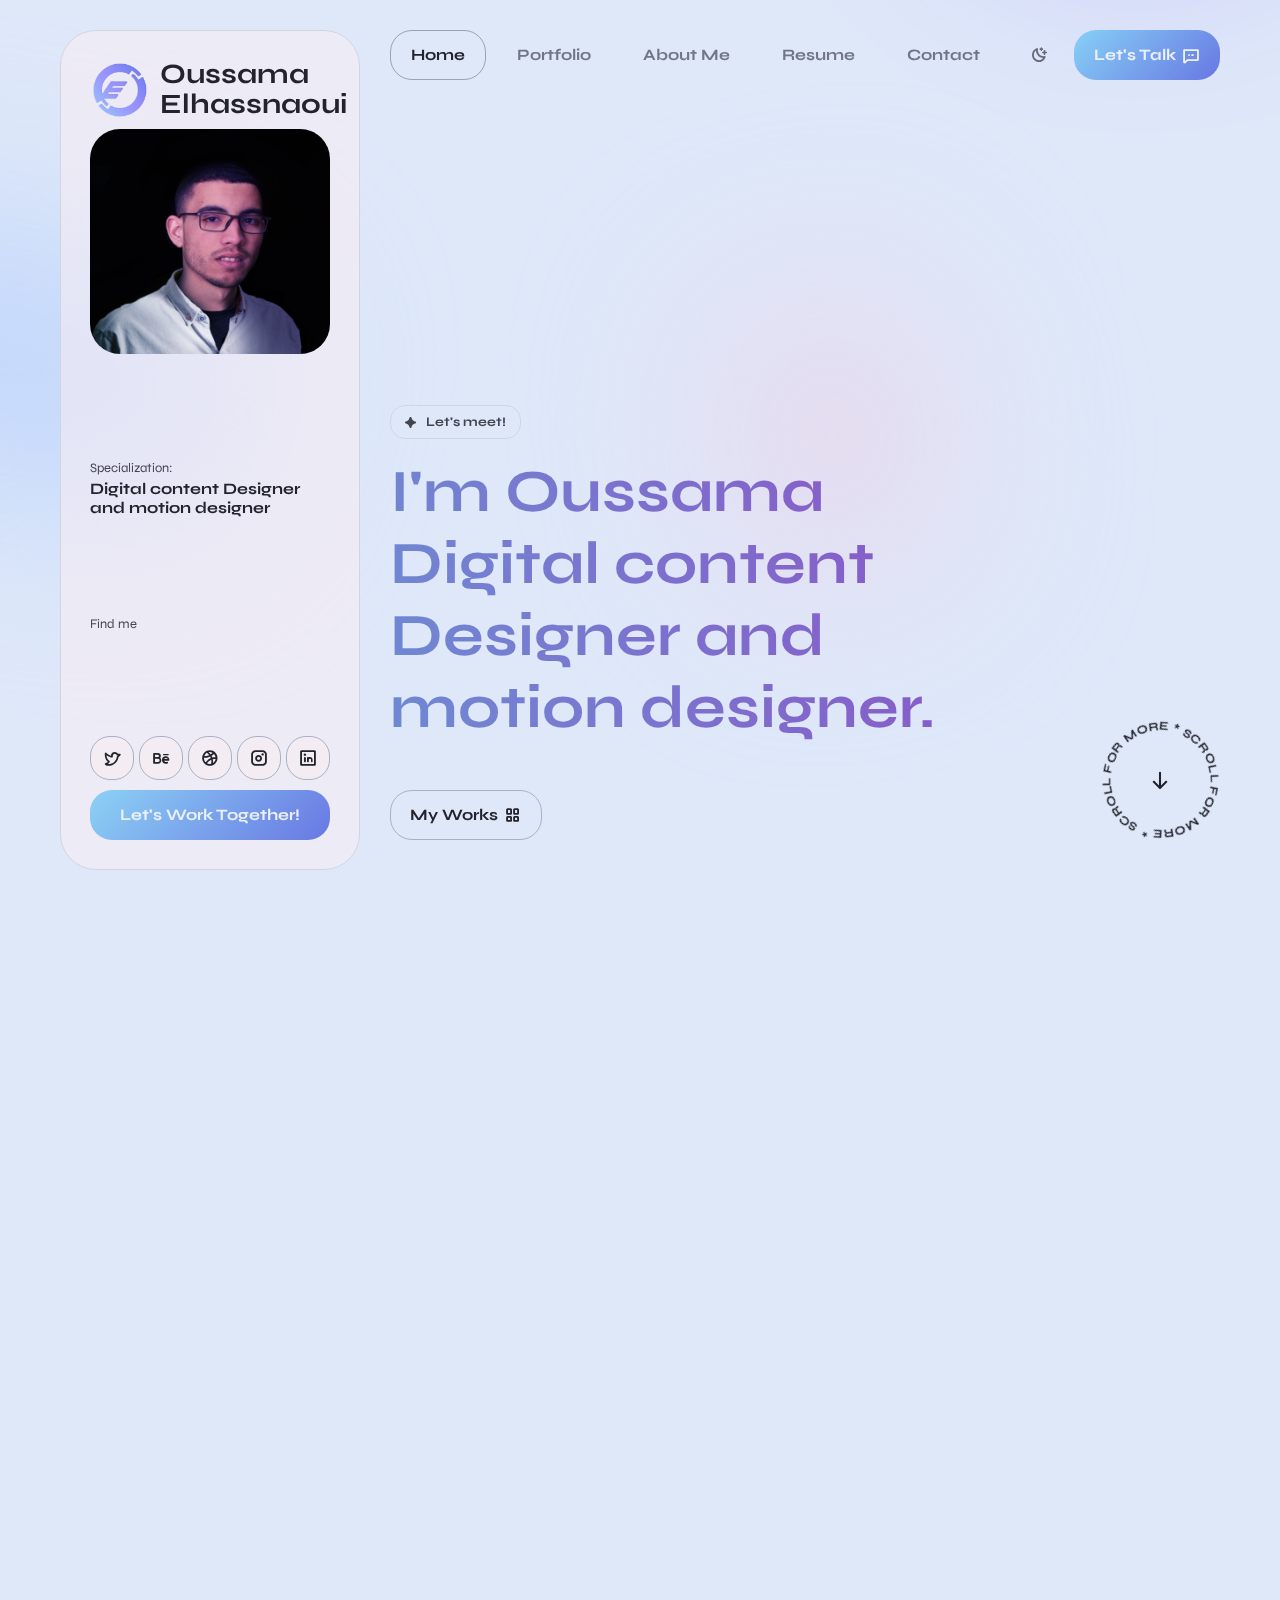
==== index.html @ cb6da1bc "Update index.html" ====
<!DOCTYPE html>
<html lang="en" dir="ltr">

  <head>
    <meta charset="UTF-8">

    <!-- Page Title -->
    <title>Oussama_ Elhassnaoui -Digital content Designer
      and motion designer</title></title>

    <!-- Meta Tags -->
    <meta name="description" content="Show yourself brightly with Braxton - unique and creative portfolio and resume template!">
    <meta name="description" content="Embark on a visual journey with our Video Editing and Motion Design Portfolio—a testament
       to creativity and skill. Immerse yourself in the world of cinematic storytelling, dynamic motion 
       graphics, and cutting-edge design. Our portfolio showcases proficiency in video production, motion
       graphics, and the art of visual storytelling. From editing to special effects, we bring a wealth
       of expertise to elevate your projects. Contact us today to infuse innovation and creativity into
       your visual endeavors">
    <meta name="keywords" content="Video Editing, Motion Design, Graphic Design, Multimedia Artist, Animation Portfolio,
       Visual Effects, Motion Graphics, Film Editing, Creative Designer, Digital Media Artist, Video 
       Production, 3D Animation, Cinematic Design, Adobe Creative Suite, Digital Storytelling, After Effects,
        Film Director, Typography, Branding Design, User Interface (UI), User Experience (UX), Illustration, 
        Storyboarding, Color Grading, Creative Direction, Brand Identity, Logo Design, Concept Art, 
        Interactive Design, Video Portfolio, Visual Storytelling, Multimedia Production, Editing Software, 
        Video Marketing, Cinematography, Animation Techniques, Motion Design Studio, Special Effects, 2D Animation, 
        Digital Illustration, Film Production, Art Direction, Digital Artistry, Video Rendering, Creative Solutions, 
        Conceptual Design, Dynamic Graphics, Interactive Media, Film and Video Editor, Creative Multimedia.">
    <meta itemprop="description" content="Embark on a visual journey with our Video Editing and Motion Design Portfolio—a testament
      to creativity and skill. Immerse yourself in the world of cinematic storytelling, dynamic motion 
      graphics, and cutting-edge design. Our portfolio showcases proficiency in video production, motion
      graphics, and the art of visual storytelling. From editing to special effects, we bring a wealth
      of expertise to elevate your projects. Contact us today to infuse innovation and creativity into
      your visual endeavors">
    <meta name="twitter:description" content="Embark on a visual journey with our Video Editing and Motion Design Portfolio—a testament
      to creativity and skill. Immerse yourself in the world of cinematic storytelling, dynamic motion 
      graphics, and cutting-edge design. Our portfolio showcases proficiency in video production, motion
      graphics, and the art of visual storytelling. From editing to special effects, we bring a wealth
      of expertise to elevate your projects. Contact us today to infuse innovation and creativity into
      your visual endeavors">
    <meta name="keywords" content="mix_design, resume, portfolio, personal page, cv, template, one page, responsive, html5, css3, creative, clean">
    <meta name="author" content="mix_design">

    <!-- Viewport Meta-->
    <meta http-equiv="X-UA-Compatible" content="IE=edge">
    <meta name="viewport" content="width=device-width, initial-scale=1, maximum-scale=1">

    <!-- Template Favicon & Icons Start -->
    <link rel="shortcut icon" href="img\favicon\favicon.png" type="image/png">
    <link rel="apple-touch-icon" href="img\favicon\favicon.png">
    <!-- Template Favicon & Icons End -->

    <!-- Facebook Metadata Start -->
    <meta property="og:image:height" content="1200">
    <meta property="og:image:width" content="1200">
    <meta property="og:title" content="oussamaelhassnaoui Portfolio & Resume">
    <meta property="og:description" content="oussamaelhassnaoui, motiondesign, video, editing, design">
    <meta property="og:url" content="https://oussamaelhassnaoui.github.io/motion-design-portfolio/">
    <meta property="og:image" content="img/favicon/favicon.png">
    <!-- Facebook Metadata End -->

    <!-- Template Styles Start -->
    <link rel="stylesheet" href="css/loaders/loader.css">
    <link rel="stylesheet" type="text/css" href="css/plugins.css">
    <link rel="stylesheet" type="text/css" href="css/main.css">
    <!-- Template Styles End -->

    <!-- Custom Browser Color Start -->
    <meta name="theme-color" media="(prefers-color-scheme: light)" content="#dcdce7">
    <meta name="theme-color" media="(prefers-color-scheme: dark)" content="#111111">
    <meta name="msapplication-navbutton-color" content="#111111">
    <meta name="apple-mobile-web-app-capable" content="yes">
    <meta name="apple-mobile-web-app-status-bar-style" content="black-translucent">
    <!-- Custom Browser Color End -->
    
    <script type="text/javascript">
      (function() {
      window.__insp = window.__insp || [];
      __insp.push(['wid', 1931875733]);
      var ldinsp = function(){
      if(typeof window.__inspld != "undefined") return; window.__inspld = 1; var insp = document.createElement('script'); insp.type = 'text/javascript'; insp.async = true; insp.id = "inspsync"; insp.src = ('https:' == document.location.protocol ? 'https' : 'http') + '://cdn.inspectlet.com/inspectlet.js?wid=1931875733&r=' + Math.floor(new Date().getTime()/3600000); var x = document.getElementsByTagName('script')[0]; x.parentNode.insertBefore(insp, x); };
      setTimeout(ldinsp, 0);
      })();
      </script>    
 
  </head>

  <body>
    <!-- Header Start -->
    <header id="header" class="header d-flex justify-content-between">

      <!-- Navigation Menu Start -->
      <div class="header__navigation">
        <nav id="menu" class="menu">
          <ul class="menu__list d-flex justify-content-start">
            <li class="menu__item">
              <a class="menu__link btn" href="#home">
                <span class="menu__caption">Home</span>
                <i class="ph-bold ph-house-simple"></i>
              </a>
            </li>
            <li class="menu__item">
              <a class="menu__link btn" href="#portfolio">
                <span class="menu__caption">Portfolio</span>
                <i class="ph-bold ph-squares-four"></i>
              </a>
            </li>
            <li class="menu__item">
              <a class="menu__link btn" href="#about">
                <span class="menu__caption">About Me</span>
                <i class="ph-bold ph-user"></i>
              </a>
            </li>
            <li class="menu__item">
              <a class="menu__link btn" href="#resume">
                <span class="menu__caption">Resume</span>
                <i class="ph-bold ph-article"></i>
              </a>
            </li>
            <li class="menu__item">
              <a class="menu__link btn" href="#contact">
                <span class="menu__caption">Contact</span>
                <i class="ph-bold ph-envelope"></i>
              </a>
            </li>
          </ul>
        </nav>
      </div>
      <!-- Navigation Menu End -->

      <!-- Header Controls Start -->
      <div class="header__controls d-flex justify-content-end">
        <button id="color-switcher" class="color-switcher header__switcher btn" type="button" role="switch" aria-label="light/dark mode" aria-checked="true"></button>
        <a id="notify-trigger" class="header__trigger btn" href="#contact">
          <span class="trigger__caption">Let's Talk</span>
          <i class="ph-bold ph-chat-dots"></i>
        </a>
      </div>
      <!-- Header Controls End -->

    </header>
    <!-- Header End -->

    <!-- Gradient Background Start -->
    <div class="gradient-background">
      <div class="blur"></div>
      <div class="blur"></div>
      <div class="blur"></div>
    </div>
    <!-- Gradient Background End -->

    <!-- Avatar Side Block Start -->
    <div id="avatar" class="avatar">
      <div class="avatar__container d-flex flex-column justify-content-lg-between">
        <!-- image and logo -->
        <div class="avatar__block">
          <div class="avatar__logo d-flex align-items-center">
            <div class="logo__image">
              <!-- Your Logo Here!!! -->
              <img src="img/favicon/favicon.png" alt="Braxton - Personal Portfolio & Resume HTML Template Logo" >
              
            </div>
            <div class="logo__caption">
              
              <p>Oussama<br>Elhassnaoui</p>
            </div>
          </div>
          <div class="avatar__image">
            <img src="img/oussel.png" alt="Braxton - Personal Portfolio & Resume HTML Template Avatar">
          </div>
        </div>
        <!-- data caption #1 -->
        <div class="avatar__block">
          <h6>
            <small class="top">Specialization:</small>
            Digital content Designer<br>and motion designer
          </h6>
        </div>
        <!-- data caption #2 -->
        <div class="avatar__block">
          <h6>
            <small class="top">Find me </small>
            
          </h6>
        </div>
        <!-- socials and CTA button -->
        <div class="avatar__block">
          <div class="avatar__socials">
            <ul class="socials-square d-flex justify-content-between">
              <li class="socials-square__item">
                <a class="socials-square__link btn" href="https://x.com/Oussel22" target="_blank"><i class="ph-bold ph-twitter-logo"></i></a>
              </li>
              <li class="socials-square__item">
                <a class="socials-square__link btn" href="https://www.behance.net/oussamael1550" target="_blank"><i class="ph-bold ph-behance-logo"></i></a>
              </li>
              <li class="socials-square__item">
                <a class="socials-square__link btn" href="https://dribbble.com/ousel" target="_blank"><i class="ph-bold ph-dribbble-logo"></i></a>
              </li>
              <li class="socials-square__item">
                <a class="socials-square__link btn" href="https://www.instagram.com/" target="_blank"><i class="ph-bold ph-instagram-logo"></i></a>
              </li>
              <li class="socials-square__item">
                <a class="socials-square__link btn" href="https://www.linkedin.com/in/oussama-el-ab1572210/" target="_blank"><i class="ph-bold ph-linkedin-logo"></i></a>
              </li>
            </ul>
          </div>
          <div class="avatar__btnholder">
            <a class="btn btn-default btn-fullwidth btn-hover btn-hover-accent" href="#contact" target="_blank">
              <span class="btn-caption">Let's Work Together!</span>
            </a>
          </div>
        </div>
      </div>
    </div>
    <!-- Avatar Side Block End -->

    <!-- Page Content Start -->
    <div id="content" class="content">
      <div class="content__wrapper">

        <!-- Intro Section Start -->
        <section id="home" class="main intro">

          <!-- Headline Start -->
          <div id="headline" class="headline d-flex align-items-start flex-column" data-speed="1">
            <p class="headline__subtitle animate-headline">
              <svg xmlns="http://www.w3.org/2000/svg" x="0px" y="0px" width="13px" height="13px" viewBox="0 0 13 13" fill="currentColor">
                <path fill="currentColor" d="M5.6,12.6c-0.5-0.8-0.7-2.4-1.7-3.5c-1-1-2.7-1.2-3.5-1.7C-0.1,7-0.1,6,0.4,5.6c0.8-0.5,2.3-0.6,3.5-1.8
                  C5,2.8,5.1,1.2,5.6,0.4C6-0.1,7-0.1,7.4,0.4c0.5,0.8,0.7,2.4,1.8,3.5c1.2,1.2,2.6,1.2,3.5,1.7c0.6,0.4,0.6,1.4,0,1.7
                  C11.8,7.9,10.2,8,9.1,9.1c-1,1-1.2,2.7-1.7,3.5C7,13.1,6,13.1,5.6,12.6z"/>
              </svg>
              <span>Let's meet!</span>
            </p>
            <h1 class="headline__title animate-headline">I'm Oussama<br>Digital content Designer and motion designer.</h1>
            <div class="headline__btnholder d-flex flex-column flex-sm-row">
              <a class="btn mobile-vertical btn-default btn-hover btn-hover-accent-mobile animate-headline" href="#portfolio">
                <span class="btn-caption">My Works</span>
                <i class="ph-bold ph-squares-four"></i>
              </a>
              <!--
              <a class="btn mobile-vertical btn-default btn-hover btn-hover-outline-mobile animate-headline" href="#0">
                <span class="btn-caption">Download CV</span>
                <i class="ph-bold ph-download-simple"></i>
              </a>-->
            </div>
          </div>
          <!-- Headline End -->

          <!-- Scroll Button Start -->
          <div class="rotating-btn">
            <a href="#portfolio" class="rotating-btn__link slide-down">
              <!-- SVG rotating text -->
              <svg version="1.1" xmlns="http://www.w3.org/2000/svg" xmlns:xlink="http://www.w3.org/1999/xlink" x="0px" y="0px"
                viewBox="0 0 120 120" style="enable-background:new 0 0 120 120;" xml:space="preserve" 
                class="animate-rotation" data-value="360">
                <defs>
                  <path id="textPath" d="M110,59.5c0,27.6-22.4,50-50,50s-50-22.4-50-50s22.4-50,50-50S110,31.9,110,59.5z"/>
                </defs>
                <g>
                  <use xlink:href="#textPath" fill="none"></use>
                  <text>
                    <!-- button text here!!! -->
                    <textPath xlink:href="#textPath">Scroll for More * Scroll for More * </textPath>
                  </text>
                </g>
              </svg>
              <!-- arrow icon -->
              <i class="ph-bold ph-arrow-down"></i>
            </a>
          </div>
          <!-- Scroll Button End -->

        </section>
        <!-- Intro Section End -->

        <!-- Portfolio Section Start -->
        <section id="portfolio" class="inner inner-first portfolio">

          <!-- Content Block - H2 Section Title Start -->
          <div class="content__block section-grid-title">
            <p class="h2__subtitle animate-in-up">
              <svg xmlns="http://www.w3.org/2000/svg" x="0px" y="0px" width="13px" height="13px" viewBox="0 0 13 13" fill="currentColor">
                <path fill="currentColor" d="M5.6,12.6c-0.5-0.8-0.7-2.4-1.7-3.5c-1-1-2.7-1.2-3.5-1.7C-0.1,7-0.1,6,0.4,5.6c0.8-0.5,2.3-0.6,3.5-1.8
                  C5,2.8,5.1,1.2,5.6,0.4C6-0.1,7-0.1,7.4,0.4c0.5,0.8,0.7,2.4,1.8,3.5c1.2,1.2,2.6,1.2,3.5,1.7c0.6,0.4,0.6,1.4,0,1.7
                  C11.8,7.9,10.2,8,9.1,9.1c-1,1-1.2,2.7-1.7,3.5C7,13.1,6,13.1,5.6,12.6z"/>
              </svg>
              <span>Portfolio</span>
            </p>
            <h2 class="h2__title animate-in-up">Check out my featured projects</h2>
          </div>
          <!-- Content Block - H2 Section Title End -->

          <!-- Content Block - Works Gallery Start -->
          <div class="content__block grid-block">
            <div class="container-fluid px-0 inner__gallery">
              <div class="row gx-0 my-gallery" itemscope itemtype="http://schema.org/ImageGallery">
    
                <!-- Works Gallery Single Item Start -->
                <figure class="col-12 col-md-6 gallery__item grid-item animate-card-2" itemprop="associatedMedia" itemscope itemtype="http://schema.org/ImageObject"> 
                  <div class="video-container">
                    <iframe
                     class="rounded-[8px] lg:rounded-[15px]"
                     src="https://player.vimeo.com/video/950414378?autoplay=1&loop=1&muted=0&controls=1"
                     frameborder="0"
                     allow="autoplay; fullscreen; picture-in-picture; clipboard-write"
                     style="position:absolute;top:0;left:0;width:100%;height:100%;"
                     title="LukeVSL_PLC"
                     data-ready="true">
                    </iframe>
                  </div>  
                  <figcaption class="gallery__descr" itemprop="caption description"> 
                  </figcaption>
                </figure>
                <!-- Works Gallery Single Item End -->
                <!-- Works Gallery Single Item Start -->
                <figure class="col-12 col-md-6 gallery__item grid-item animate-card-2" itemprop="associatedMedia" itemscope itemtype="http://schema.org/ImageObject">
                  <div class="video-container">
                    <iframe
                     class="rounded-[8px] lg:rounded-[15px]"
                     src="https://player.vimeo.com/video/950413325?autoplay=0&loop=1&muted=0&controls=1"
                     frameborder="0"
                     allow="autoplay; fullscreen; picture-in-picture; clipboard-write"
                     style="position:absolute;top:0;left:0;width:100%;height:100%;"
                     title="LukeVSL_PLC"
                     data-ready="true">
                    </iframe>
                  </div>
                  <figcaption class="gallery__descr opposite" itemprop="caption description">   
                  </figcaption>
                </figure>
                <!-- Works Gallery Single Item End -->    
                <!-- Works Gallery Single Item Start -->
                <figure class="col-12 col-md-6 gallery__item grid-item animate-card-2" itemprop="associatedMedia" itemscope itemtype="http://schema.org/ImageObject">
                  <div class="video-container">
                    <iframe
                     class="rounded-[8px] lg:rounded-[15px]"
                     src="https://player.vimeo.com/video/950413367?autoplay=0&loop=1&muted=1&controls=1"
                     frameborder="0"
                     allow="autoplay; fullscreen; picture-in-picture; clipboard-write"
                     style="position:absolute;top:0;left:0;width:100%;height:100%;"
                     title="LukeVSL_PLC"
                     data-ready="true">
                    </iframe>
                  </div>
                  <figcaption class="gallery__descr opposite" itemprop="caption description"> 
                  </figcaption>
                </figure>
                <!-- Works Gallery Single Item End -->
                <!-- Works Gallery Single Item Start -->
                <figure class="col-12 col-md-6 gallery__item grid-item animate-card-2" itemprop="associatedMedia" itemscope itemtype="http://schema.org/ImageObject">
                  <div class="video-container">
                    <iframe
                     class="rounded-[8px] lg:rounded-[15px]"
                     src="https://player.vimeo.com/video/950413480?autoplay=0&loop=0&muted=0&controls=1"
                     frameborder="0"
                     allow="autoplay; fullscreen; picture-in-picture; clipboard-write"
                     style="position:absolute;top:0;left:0;width:100%;height:100%;"
                     title="LukeVSL_PLC"
                     data-ready="true">
                     
                    </iframe>
                  </div>
                  <figcaption class="gallery__descr " itemprop="caption description">                    
                <figure class="col-12 col-md-6 gallery__item grid-item animate-card-2" itemprop="associatedMedia" itemscope itemtype="http://schema.org/ImageObject">
                  <div class="video-container">
                  </figcaption>
                </figure>
                <figure class="col-12 col-md-6 gallery__item grid-item animate-card-2" itemprop="associatedMedia" itemscope itemtype="http://schema.org/ImageObject">
                  <div class="video-container">
                    <iframe
                     class="rounded-[8px] lg:rounded-[15px]"
                     src="https://player.vimeo.com/video/950415699?autoplay=0&loop=0&muted=0&controls=1"
                     frameborder="0"
                     allow="autoplay; fullscreen; picture-in-picture; clipboard-write"
                     style="position:absolute;top:0;left:0;width:100%;height:100%;"
                     title="LukeVSL_PLC"
                     data-ready="true">
                     
                    </iframe>
                  </div>
                  <figcaption class="gallery__descr " itemprop="caption description">                    
                <figure class="col-12 col-md-6 gallery__item grid-item animate-card-2" itemprop="associatedMedia" itemscope itemtype="http://schema.org/ImageObject">
                  <div class="video-container">
                  </figcaption>
                </figure>
                <figure class="col-12 col-md-6 gallery__item grid-item animate-card-2" itemprop="associatedMedia" itemscope itemtype="http://schema.org/ImageObject">
                  <div class="video-container">
                    <iframe
                     class="rounded-[8px] lg:rounded-[15px]"
                     src="https://player.vimeo.com/video/950416371?autoplay=0&loop=0&muted=0&controls=1"
                     frameborder="0"
                     allow="autoplay; fullscreen; picture-in-picture; clipboard-write"
                     style="position:absolute;top:0;left:0;width:100%;height:100%;"
                     title="LukeVSL_PLC"
                     data-ready="true">
                     
                    </iframe>
                  </div>
                  <figcaption class="gallery__descr " itemprop="caption description">                    
                <figure class="col-12 col-md-6 gallery__item grid-item animate-card-2" itemprop="associatedMedia" itemscope itemtype="http://schema.org/ImageObject">
                  <div class="video-container">
                  </figcaption>
                </figure>
                <figure class="col-12 col-md-6 gallery__item grid-item animate-card-2" itemprop="associatedMedia" itemscope itemtype="http://schema.org/ImageObject">
                  <div class="video-container">
                    <iframe
                     class="rounded-[8px] lg:rounded-[15px]"
                     src="https://player.vimeo.com/video/1000322250?autoplay=0&loop=0&muted=0&controls=1"
                     frameborder="0"
                     allow="autoplay; fullscreen; picture-in-picture; clipboard-write"
                     style="position:absolute;top:0;left:0;width:100%;height:100%;"
                     title="LukeVSL_PLC"
                     data-ready="true">
                     
                    </iframe>
                  </div>
                  <figcaption class="gallery__descr " itemprop="caption description">                    
                <figure class="col-12 col-md-6 gallery__item grid-item animate-card-2" itemprop="associatedMedia" itemscope itemtype="http://schema.org/ImageObject">
                  <div class="video-container">
                  </figcaption>
                </figure>
                <figure class="col-12 col-md-6 gallery__item grid-item animate-card-2" itemprop="associatedMedia" itemscope itemtype="http://schema.org/ImageObject">
                  <div class="video-container">
                    <iframe
                     class="rounded-[8px] lg:rounded-[15px]"
                     src="https://player.vimeo.com/video/1000333432?autoplay=0&loop=0&muted=0&controls=1"
                     frameborder="0"
                     allow="autoplay; fullscreen; picture-in-picture; clipboard-write"
                     style="position:absolute;top:0;left:0;width:100%;height:100%;"
                     title="LukeVSL_PLC"
                     data-ready="true">
                     
                    </iframe>
                  </div>
                  <figcaption class="gallery__descr " itemprop="caption description">                    
                <figure class="col-12 col-md-6 gallery__item grid-item animate-card-2" itemprop="associatedMedia" itemscope itemtype="http://schema.org/ImageObject">
                  <div class="video-container">
                  </figcaption>
                </figure>
                 <figure class="col-12 col-md-6 gallery__item grid-item animate-card-2" itemprop="associatedMedia" itemscope itemtype="http://schema.org/ImageObject">
                  <div class="video-container">
                    <iframe
                     class="rounded-[8px] lg:rounded-[15px]"
                     src="https://player.vimeo.com/video/1000326850?autoplay=0&loop=0&muted=0&controls=1"
                     frameborder="0"
                     allow="autoplay; fullscreen; picture-in-picture; clipboard-write"
                     style="position:absolute;top:0;left:0;width:100%;height:100%;"
                     title="LukeVSL_PLC"
                     data-ready="true">
                     
                    </iframe>
                  </div>
                  <figcaption class="gallery__descr " itemprop="caption description">                    
                <figure class="col-12 col-md-6 gallery__item grid-item animate-card-2" itemprop="associatedMedia" itemscope itemtype="http://schema.org/ImageObject">
                  <div class="video-container">
                  </figcaption>
                </figure>  
                <!-- Works Gallery Single Item End -->
    
              </div>
            </div>
          </div>
          <!-- Content Block - Works Gallery End -->

        </section>
        <!-- Portfolio Section End -->

        <!-- About Section Start -->
        <section id="about" class="inner about">

          <!-- Content Block - H2 Section Title Start -->
          <div class="content__block section-grid-title">
            <p class="h2__subtitle animate-in-up">
              <svg xmlns="http://www.w3.org/2000/svg" x="0px" y="0px" width="13px" height="13px" viewBox="0 0 13 13" fill="currentColor">
                <path fill="currentColor" d="M5.6,12.6c-0.5-0.8-0.7-2.4-1.7-3.5c-1-1-2.7-1.2-3.5-1.7C-0.1,7-0.1,6,0.4,5.6c0.8-0.5,2.3-0.6,3.5-1.8
                  C5,2.8,5.1,1.2,5.6,0.4C6-0.1,7-0.1,7.4,0.4c0.5,0.8,0.7,2.4,1.8,3.5c1.2,1.2,2.6,1.2,3.5,1.7c0.6,0.4,0.6,1.4,0,1.7
                  C11.8,7.9,10.2,8,9.1,9.1c-1,1-1.2,2.7-1.7,3.5C7,13.1,6,13.1,5.6,12.6z"/>
              </svg>
              <span>About Me</span>
            </p>
            <h2 class="h2__title animate-in-up">Help you transform your idea to visual content</h2>
          </div>
          <!-- Content Block - H2 Section Title End -->

          <!-- Content Block - Achievements Start -->
          <div class="content__block grid-block">
            <div class="achievements d-flex flex-column flex-md-row align-items-md-stretch">
              <!-- achievements single item -->
              <div class="achievements__item d-flex flex-column grid-item animate-card-3">
                <div class="achievements__card">
                  <p class="achievements__number">20+</p>
                  <p class="achievements__descr">Happy clients</p>
                </div>
              </div>
              <!-- achievements single item -->
              <div class="achievements__item d-flex flex-column grid-item animate-card-3">
                <div class="achievements__card">
                  <p class="achievements__number">2+</p>
                  <p class="achievements__descr">Years of experience</p>
                </div>
              </div>
              <!-- achievements single item -->
              <div class="achievements__item d-flex flex-column grid-item animate-card-3">
                <div class="achievements__card">
                  <p class="achievements__number">40+</p>
                  <p class="achievements__descr">Projects done</p>
                </div>
              </div>
            </div>
          </div>
          <!-- Content Block - Achievements End -->

          <!-- Content Block - About Me Data Start -->
          <div class="content__block grid-block block-large">
            <div class="container-fluid p-0">
              <div class="row g-0 justify-content-between">
                
                <!-- About Me Description Start -->
                <div class="col-12 col-xl-8 grid-item about-descr">
                  <p class="about-descr__text animate-in-up">
                    Hi, thank you for checking out my portfolio website. I am Oussama Elhassnaoui, 
                    23 years old from Morocco. I'm passionate about video editing, design, and motion 
                    design. I've found joy in creating and editing videos since I was 16, which quickly 
                    turned into a lifelong passion. 
                    
                  </p>
                  <p class="about-descr__text animate-in-up">
                    My goal is to continue learning and growing in the field of Digital content design, and motion 
                    design, adding my creative touch, and continuing to build a strong career.
                  </p>
                  <div class="btn-group about-descr__btnholder animate-in-up">
                    <a class="btn mobile-vertical btn-default btn-hover btn-hover-accent" href="img\oussama_elhssnaoui_resume.pdf" onclick="window.open(this.href,'_blank')" download >
                      <span class="btn-caption">Download CV</span>
                      <i class="ph-bold ph-download-simple"></i>
                    </a>
                  </div>
                </div>
                <!-- About Me Description End -->
      
                <!-- About Me Information Start -->
                <div class="col-12 col-xl-4 grid-item about-info">
                  <div class="about-info__item animate-in-up">
                    <h6>
                      <small class="top">Name</small>
                      Oussama Elhassnaoui
                    </h6>
                  </div>
                  <div class="about-info__item animate-in-up">
                    <h6>
                      <small class="top">Phone</small>
                      <a class="text-link-bold" href="tel:+212610444428">+212610444428</a>
                    </h6>
                  </div>
                  <div class="about-info__item animate-in-up">
                    <h6>
                      <small class="top">Email</small>
                      <a class="text-link-bold" href="mailto:oussama.el1550@gmail.com">oussama.el1550@gmail.com</a>
                    </h6>
                  </div>
                  <div class="about-info__item animate-in-up">
                    <h6>
                      <small class="top">Location</small>
                      <a class="text-link-bold" href="https://www.google.com/search?gs_ssp=eJzj4tTP1TdIMik2MTNg9BJKLSpKTM7ITMlMVMjNL8pPTs4HAJNMCi0&q=errachidia+morocco&oq=erraachdiia+morocco&gs_lcrp=EgZjaHJvbWUqCQgBEC4YDRiABDIGCAAQRRg5MgkIARAuGA0YgAQyCAgCEAAYDRgeMggIAxAAGA0YHjIKCAQQABgNGA8YHjIICAUQABgNGB4yCggGEAAYDRgPGB4yCggHEAAYBRgNGB4yCggIEAAYBRgNGB7SAQg5MjEyajBqN6gCALACAA&sourceid=chrome&ie=UTF-8#vhid=0xd984a7df82750ad:0x757d6c60f8499d0a&vssid=lclsmap&eim=CAEQDhoSMzEuOTI1NDYyNjMxODYxMDczIhItNC40MjYzNTk0MzgzMTA2MTQqEzg0NjYwNDIwMzgyNjQ2MzQ2MzQ" target="_blank">Errachidia , Morocco</a>
                    </h6>
                  </div>
                </div>
                <!-- About Me Information End -->
      
              </div>
            </div>
          </div>
          <!-- Content Block - About Me Data End -->

          <!-- Content Block - Services Start -->
          <div class="content__block grid-block">
            <div class="container-fluid p-0">
              <div class="row g-0 align-items-stretch cards">
                <!-- services cards grid single item -->
                <div class="col-12 col-md-6 cards__item grid-item animate-card-2">
                  <div class="cards__card d-flex flex-column">
                    <div class="cards__descr">
                      <h4 class="cards__title animate-in-up">Motion<br>Design</h4>
                      <div class="cards__tags d-flex flex-wrap animate-in-up">
                        <span class="rounded-tag tag-outline">Motion Graphics</span>
                        <span class="rounded-tag tag-outline">Animation</span>
                      </div>
                      <p class="small cards__text animate-in-up">I have more than a year work as a motion designer freelancer.</p>
                    </div>
                    <div class="cards__image d-flex animate-in-up">
                      <img src="https://oussamaelhassnaoui.github.io/motion-design-portfolio/assets/images/experience.jpg" alt="Service/Feature Image">
                    </div>
                  </div>
                </div>
                <!-- services grid cards single item -->
                <div class="col-12 col-md-6 cards__item grid-item animate-card-2">
                  <div class="cards__card d-flex flex-column">
                    <div class="cards__descr">
                      <h4 class="cards__title animate-in-up">Digital art and graphic design</h4>
                      <div class="cards__tags d-flex flex-wrap animate-in-up">
                        <span class="rounded-tag tag-outline">Photoshop</span>
                        <span class="rounded-tag tag-outline">Illustrator</span>
                        
                      </div>
                      <p class="small cards__text animate-in-up">I use Photoshop, Illustrator to create landing pages & social media posts.
                      </p>
                    </div>
                    <div class="cards__image d-flex animate-in-up">
                      <img src="https://oussamaelhassnaoui.github.io/motion-design-portfolio/assets/images/projects.png" alt="Service/Feature Image">
                    </div>
                  </div>
                </div>
                <!-- services grid cards single item -->
                <div class="col-12 col-md-6 cards__item grid-item animate-card-2">
                  <div class="cards__card d-flex flex-column">
                    <div class="cards__descr">
                      <h4 class="cards__title animate-in-up">Video <br> Editing</h4>
                      <div class="cards__tags d-flex flex-wrap animate-in-up">
                        <span class="rounded-tag tag-outline">videos Ads</span>
                        <span class="rounded-tag tag-outline">Content videos</span>
                        
                      </div>
                      <p class="small cards__text animate-in-up">Social media content videos, story telling, videeo making & content creation .
                      </p>
                    </div>
                    <div class="cards__image d-flex">
                      <img src="https://oussamaelhassnaoui.github.io/motion-design-portfolio/assets/images/courses.jpg" alt="Service/Feature Image">
                    </div>
                  </div>
                </div>
                <!-- services grid cards single item 
                <div class="col-12 col-md-6 cards__item grid-item animate-card-2">
                  <div class="cards__card d-flex flex-column">
                    <div class="cards__descr">
                      <h4 class="cards__title animate-in-up">SEO/Digital marketing solutions</h4>
                      <div class="cards__tags d-flex flex-wrap animate-in-up">
                        <span class="rounded-tag tag-outline">Social Media</span>
                        <span class="rounded-tag tag-outline">Analytics</span>
                      </div>
                      <p class="small cards__text animate-in-up">Social media content plans, media monitoring, email and text messaging
                        and search engine optimization.
                      </p>
                    </div>
                    <div class="cards__image d-flex">
                      <img src="https://dummyimage.com/1200x900/4d4d4d/636363" alt="Service/Feature Image">
                    </div>
                  </div>
                </div>
                 services grid cards single item -->
                <div class="col-12 col-md-6 cards__item grid-item animate-card-2">
                  <div class="cards__card d-flex flex-column">
                    <div class="cards__descr">
                      <h4 class="cards__title animate-in-up">SEO/Digital marketing </h4>
                      <div class="cards__tags d-flex flex-wrap animate-in-up">
                        <span class="rounded-tag tag-outline">Social Media</span>
                        <span class="rounded-tag tag-outline">Analytics</span>
                      </div>
                      <p class="small cards__text animate-in-up">Social media content plans, media monitoring, email marketing
                        and search engine optimization.
                      </p>
                    </div>
                    <div class="cards__image d-flex animate-in-up">
                      <img src="img\SEO&marketing.png" alt="Service/Feature Image">
                    </div>
                  </div>
                </div>
                <!-- services grid cards single item 
                <div class="col-12 col-md-6 cards__item grid-item animate-card-2">
                  <div class="cards__card d-flex flex-column">
                    <div class="cards__descr">
                      <h4 class="cards__title animate-in-up">Brand<br>identity</h4>
                      <div class="cards__tags d-flex flex-wrap animate-in-up">
                        <span class="rounded-tag tag-outline">Logo Design</span>
                        <span class="rounded-tag tag-outline">Style Guides</span>
                      </div>
                      <p class="small cards__text animate-in-up">I help my clients to develop a personality and brand voice, 
                        design the brand look and logo.
                      </p>
                    </div>
                    <div class="cards__image d-flex animate-in-up">
                      <img src="https://dummyimage.com/1200x900/4d4d4d/636363" alt="Service/Feature Image">
                    </div>
                  </div>
                </div>services grid cards single item -->
    
              </div>
            </div>
          </div>
          <!-- Content Block - Services End -->

        </section>
        <!-- About Section End -->

        <!-- Resume Section Start -->
        <section id="resume" class="inner resume">

          <!-- Content Block - H2 Section Title Start -->
          <div class="content__block block-large">
            <p class="h2__subtitle animate-in-up">
              <svg xmlns="http://www.w3.org/2000/svg" x="0px" y="0px" width="13px" height="13px" viewBox="0 0 13 13" fill="currentColor">
                <path fill="currentColor" d="M5.6,12.6c-0.5-0.8-0.7-2.4-1.7-3.5c-1-1-2.7-1.2-3.5-1.7C-0.1,7-0.1,6,0.4,5.6c0.8-0.5,2.3-0.6,3.5-1.8
                  C5,2.8,5.1,1.2,5.6,0.4C6-0.1,7-0.1,7.4,0.4c0.5,0.8,0.7,2.4,1.8,3.5c1.2,1.2,2.6,1.2,3.5,1.7c0.6,0.4,0.6,1.4,0,1.7
                  C11.8,7.9,10.2,8,9.1,9.1c-1,1-1.2,2.7-1.7,3.5C7,13.1,6,13.1,5.6,12.6z"/>
              </svg>
              <span>Resume</span>
            </p>
            <h2 class="h2__title animate-in-up">Education and practical experience</h2>
            <p class="h2__text animate-in-up">
              I couldn't get a job as an automation technical so I decided to follow my patient and shift my career as a digital content designer.<br>
              I have experience in crafting captivating visual stories and video art through video editing, 
              and motion design. I do also Graphic Design and logo animation so I can say I'm multi-passionate. 
              This journey has provided me with a unique perspective on the fusion of creativity in the field.
            </p>
          </div>
          <!-- Content Block - H2 Section Title End -->

          <!-- Content Block - Education Start -->
          <div class="content__block block-large">

            <!-- H3 Block Start -->
            <div class="section-h3">
              <h3 class="h3__title animate-in-up">My education</h3>
            </div>
            <!-- H3 Block End -->

            <!-- Education Lines Start -->
            <div class="container-fluid p-0 resume-lines">
              <!-- education single item -->
              <div class="row g-0 resume-lines__item animate-in-up">
                <div class="col-12 col-md-2">
                  <span class="resume-lines__date animate-in-up">2018</span>
                </div>
                <div class="col-12 col-md-5">
                  <h5 class="resume-lines__title animate-in-up">High School Diploma in Physiques science</h5>
                  <p class="resume-lines__source animate-in-up">
                    <a class="text-link-bold" target="_blank">Sijilmasa High School Errachidia Morocco.</a>
                  </p>
                </div>
                <div class="col-12 col-md-5">
                  <p class="small resume-lines__descr animate-in-up"></p>
                </div>
              </div>
              <!-- education single item -->
              <div class="row g-0 resume-lines__item animate-in-up">
                <div class="col-12 col-md-2">
                  <span class="resume-lines__date animate-in-up">2019 - 2021</span>
                </div>
                <div class="col-12 col-md-5">
                  <h5 class="resume-lines__title animate-in-up">Diploma in Automation and industrial instrumentation</h5>
                  <p class="resume-lines__source animate-in-up"> 
                    <a class="text-link-bold" target="_blank">Institute Specialized Technology Applied Mohamed El Fassi</a>
                  </p>
                </div>
                <div class="col-12 col-md-5">
                  <p class="small resume-lines__descr animate-in-up"></p>
                </div>
              </div>
              <!-- education single item -->
              <div class="row g-0 resume-lines__item animate-in-up">
                <div class="col-12 col-md-2">
                  <span class="resume-lines__date animate-in-up">2022 - 2024</span>
                </div>
                <div class="col-12 col-md-5">
                  <h5 class="resume-lines__title animate-in-up">Online courses</h5>
                  <p class="resume-lines__source animate-in-up">
                    <a class="text-link-bold" target="_blank">Udemy / Linkden Learning / youtube tutorials</a>
                  </p>
                </div>
                <div class="col-12 col-md-5">
                  <p class="small resume-lines__descr animate-in-up">I got multiple courses in Design "photoshop, illustrator", video editing "premiere pro", motion design "after effects", web design "HTML5, CSS3".</p>
                </div>
              </div>
            </div>
            <!-- Education Lines End -->

          </div>
          <!-- Content Block - Education End -->

          <!-- Content Block - Experience Start -->
          <div class="content__block block-large">

            <!-- H3 Block Start -->
            <div class="section-h3">
              <h3 class="h3__title animate-in-up">Work experience</h3>
            </div>
            <!-- H3 Block End -->

            <!-- Experience Lines Start -->
            <div class="container-fluid p-0 resume-lines">
              <!-- experience single item -->
              <div class="row g-0 resume-lines__item animate-in-up">
                <div class="col-12 col-md-2">
                  <span class="resume-lines__date animate-in-up">2022 - 1 year</span>
                </div>
                <div class="col-12 col-md-5">
                  <h5 class="resume-lines__title animate-in-up">Freelancer as a 3D Designer of Voxel Art</h5>
                  <p class="resume-lines__source animate-in-up"> 
                    <a class="text-link-bold" target="_blank">Freelancer/fiverr/upwork</a>
                    
                  </p>
                </div>
                <div class="col-12 col-md-5">
                  <p class="small resume-lines__descr animate-in-up">Create 3d voxel model of character and building for Sendbox and decentraland.</p>
                </div>
              </div>
              <!-- experience single item -->
              <div class="row g-0 resume-lines__item animate-in-up">
                <div class="col-12 col-md-2">
                  <span class="resume-lines__date animate-in-up">2023 - 6 month</span>
                </div>
                <div class="col-12 col-md-5">
                  <h5 class="resume-lines__title animate-in-up">Motion Designer And  Video Editor</h5>
                  <p class="resume-lines__source animate-in-up">
                    <a class="text-link-bold" target="_blank"> Private Foxes Project</a>
                    
                  </p>
                </div>
                <div class="col-12 col-md-5">
                  <p class="small resume-lines__descr animate-in-up">Join Private Foxes Project As Motion Designer And  Video Editor .</p>
                </div>
              </div>
              <!-- experience single item -->
              <div class="row g-0 resume-lines__item animate-in-up">
                <div class="col-12 col-md-2">
                  <span class="resume-lines__date animate-in-up">2023 - now</span>
                </div>
                <div class="col-12 col-md-5">
                  <h5 class="resume-lines__title animate-in-up">Digital content Designer
                    and motion designer and video editor</h5>
                  <p class="resume-lines__source animate-in-up">
                    <a class="text-link-bold" target="_blank">Freelancer</a>
                    
                  </p>
                </div>
                <div class="col-12 col-md-5">
                  <p class="small resume-lines__descr animate-in-up">Create custom Advertising videos, Motion design, and logos animation for brands and projects.</p>
                </div>
              </div>
            </div>
            <!-- Experience Lines End -->

          </div>
          <!-- Content Block - Experience End -->

          <!-- Content Block - H3 Block Start -->
          <div class="content__block">
            <div class="section-h3 section-h3-grid">
              <h3 class="h3__title animate-in-up">My favourite tools</h3>
            </div>
          </div>
          <!-- Content Block - H3 Block End -->

          <!-- Content Block - Tools List Start -->
          <div class="content__block grid-block block-large">
            <!-- Tools List Start -->
            <div class="tools-cards d-flex justify-content-start flex-wrap">
              <!-- tools simgle item -->
              <div class="tools-cards__item d-flex grid-item-s animate-card-5">
                <div class="tools-cards__card">
                  <img class="tools-cards__icon animate-in-up" src="img/icons/AE.png" alt="Tools Icon">
                  <h6 class="tools-cards__caption animate-in-up">After Effects</h6>
                </div>
              </div>
              <!-- tools simgle item -->
              <div class="tools-cards__item d-flex grid-item-s animate-card-5">
                <div class="tools-cards__card">
                  <img class="tools-cards__icon animate-in-up" src="img/icons/PR.png" alt="Tools Icon">
                  <h6 class="tools-cards__caption animate-in-up">Premier</h6>
                </div>
              </div>
              <!-- tools simgle item -->
              <div class="tools-cards__item d-flex grid-item-s animate-card-5">
                
                <div class="tools-cards__card">
                  <img class="tools-cards__icon animate-in-up" src="img/icons/icon-photoshop.svg" alt="Tools Icon">
                  <h6 class="tools-cards__caption animate-in-up">Photoshop</h6>
                </div>
              </div>
              <!-- tools simgle item -->
              <div class="tools-cards__item d-flex grid-item-s animate-card-5">
                <div class="tools-cards__card">
                  <img class="tools-cards__icon animate-in-up" src="img/icons/LR.png" alt="Tools Icon">
                  <h6 class="tools-cards__caption animate-in-up">Lightroom</h6>
                </div>
              </div>
              <!-- tools simgle item -->
              <div class="tools-cards__item d-flex grid-item-s animate-card-5">
                <div class="tools-cards__card">
                  <img class="tools-cards__icon animate-in-up" src="img/icons/icon-illustrator.svg" alt="Tools Icon">
                  <h6 class="tools-cards__caption animate-in-up">Illustrator</h6>
                </div>
              </div>
              <!-- tools simgle item -->
              <div class="tools-cards__item d-flex grid-item-s animate-card-5">
                <div class="tools-cards__card">
                  <img class="tools-cards__icon animate-in-up" src="img/icons/icon-figma.svg" alt="Tools Icon">
                  <h6 class="tools-cards__caption animate-in-up">Figma</h6>
                </div>
              </div>
              <!-- tools simgle item -->
              <div class="tools-cards__item d-flex grid-item-s animate-card-5">
                <div class="tools-cards__card">
                  <img class="tools-cards__icon animate-in-up" src="img/icons/icon-blender.svg" alt="Tools Icon">
                  <h6 class="tools-cards__caption animate-in-up">Blender</h6>
                </div>
              </div>
              <!-- tools simgle item -->
              <div class="tools-cards__item d-flex grid-item-s animate-card-5">
                <div class="tools-cards__card">
                  <img class="tools-cards__icon animate-in-up" src="img/icons/icon-html.svg" alt="Tools Icon">
                  <h6 class="tools-cards__caption animate-in-up">HTML5</h6>
                </div>
              </div>
              <!-- tools simgle item -->
              <div class="tools-cards__item d-flex grid-item-s animate-card-5">
                <div class="tools-cards__card">
                  <img class="tools-cards__icon animate-in-up" src="img/icons/icon-css.svg" alt="Tools Icon">
                  <h6 class="tools-cards__caption animate-in-up">CSS3</h6>
                </div>
              </div>
              <!-- tools simgle item -->
              <div class="tools-cards__item d-flex grid-item-s animate-card-5">
                <div class="tools-cards__card">
                  <img class="tools-cards__icon animate-in-up" src="img/icons/icon-notion.svg" alt="Tools Icon">
                  <h6 class="tools-cards__caption animate-in-up">Notion</h6>
                </div>
              </div>
            </div>
            <!-- Tools List End -->
          </div>
          <!-- Content Block - Tools List End -->

          <!-- Content Block - H2 Block Start -->
          <div class="content__block section-title">
            <p class="h2__subtitle animate-in-up">
              <svg xmlns="http://www.w3.org/2000/svg" x="0px" y="0px" width="13px" height="13px" viewBox="0 0 13 13" fill="currentColor">
                <path fill="currentColor" d="M5.6,12.6c-0.5-0.8-0.7-2.4-1.7-3.5c-1-1-2.7-1.2-3.5-1.7C-0.1,7-0.1,6,0.4,5.6c0.8-0.5,2.3-0.6,3.5-1.8
                  C5,2.8,5.1,1.2,5.6,0.4C6-0.1,7-0.1,7.4,0.4c0.5,0.8,0.7,2.4,1.8,3.5c1.2,1.2,2.6,1.2,3.5,1.7c0.6,0.4,0.6,1.4,0,1.7
                  C11.8,7.9,10.2,8,9.1,9.1c-1,1-1.2,2.7-1.7,3.5C7,13.1,6,13.1,5.6,12.6z"/>
              </svg>
              <span>Testimonials</span>
            </p>
            <h2 class="h2__title animate-in-up">Clients say about me</h2>
          </div>
          <!-- Content Block - H2 Block End -->

          <!-- Content Block - Testimonials Slider Start -->
          <div class="content__block">

            <!-- Testimonials Slider Start -->
            <div class="testimonials-slider">
              <!-- slider main container -->
              <div class="swiper-testimonials">
                <!-- additional required wrapper -->
                <div class="swiper-wrapper">
                  <!-- slides -->
                  <div class="swiper-slide">
                    <div class="testimonials-card animate-in-up">
                      <div class="testimonials-card__tauthor d-flex animate-in-up">
                        <div class="tauthor__avatar">
                          <img src="https://pbs.twimg.com/profile_images/1696302766212415488/NQyK0QiZ_400x400.png" alt="Review Author">
                        </div>
                        <div class="tauthor__info d-flex flex-column justify-content-center">
                          <p class="tauthor__name">ᴘʜᴀꜱᴇ 101</p>
                          <p class="tauthor__position">
                            <a href="https://x.com/Nick_Alex_1/" class="text-link-bold" target="_blank">Founder of the New Kuroki_NFT </a>
                          </p>
                          <div class="tauthor__rating d-flex">
                            <i class="ph-fill ph-star"></i>
                            <i class="ph-fill ph-star"></i>
                            <i class="ph-fill ph-star"></i>
                            <i class="ph-fill ph-star"></i>
                            <i class="ph-fill ph-star"></i>
                          </div>
                        </div>
                      </div>
                      <div class="testimonials-card__descr animate-in-up">
                        <p>I love it. 10/10, Thank you so much for everything! We love the new visual identity. You guys exceeded expectations. 🙏.</p>
                      </div>
                      <div class="testimonials-card__btnholder animate-in-up">
                        <a class="btn mobile-vertical btn-line btn-transparent slide-right" href="https://x.com/Nick_Alex_1/status/1771552959362433294" target="_blank">
                          <span class="btn-caption">Project </span>
                          <i class="ph-bold ph-arrow-right"></i>
                        </a>
                      </div>
                    </div>
                  </div>
                  <div class="swiper-slide">
                    <div class="testimonials-card  animate-in-up">
                      <div class="testimonials-card__tauthor d-flex  animate-in-up">
                        <div class="tauthor__avatar">
                          <img src="https://pbs.twimg.com/profile_images/1745367026477285376/6fi14_Wf_400x400.jpg" alt="Review Author">
                        </div>
                        <div class="tauthor__info d-flex flex-column justify-content-center">
                          <p class="tauthor__name">Bonfida</p>
                          <p class="tauthor__position">Home of the Solana Name Service 
                            <a href="https://x.com/bonfida" class="text-link-bold" target="_blank">Solana Name Service | Bonfida</a>
                          </p>
                          <div class="tauthor__rating d-flex">
                            <i class="ph-fill ph-star"></i>
                            <i class="ph-fill ph-star"></i>
                            <i class="ph-fill ph-star"></i>
                            <i class="ph-fill ph-star"></i>
                            <i class="ph-fill ph-star"></i>
                          </div>
                        </div>
                      </div>
                      <div class="testimonials-card__descr animate-in-up">
                        <p>we are pleased to work with you again.</p>
                      </div>
                      <div class="testimonials-card__btnholder animate-in-up">
                        <a class="btn mobile-vertical btn-line btn-transparent slide-right" href="https://x.com/bonfida/status/1775555005728071897" target="_blank">
                          <span class="btn-caption">Project </span>
                          <i class="ph-bold ph-arrow-right"></i>
                        </a>
                      </div>
                    </div>
                  </div>
                  <div class="swiper-slide">
                    <div class="testimonials-card  animate-in-up">
                      <div class="testimonials-card__tauthor d-flex  animate-in-up">
                        <div class="tauthor__avatar">
                          <img src="https://pbs.twimg.com/profile_images/1740764177659002880/4frLRp-3_400x400.jpg" alt="Review Author">
                        </div>
                        <div class="tauthor__info d-flex flex-column justify-content-center">
                          <p class="tauthor__name">SILICONS</p>
                          <p class="tauthor__position">3D Digital Collectibles shaking up the fashion industry 
                            <a href="https://x.com/bonfida" class="text-link-bold" target="_blank">NFT Project</a>
                          </p>
                          <div class="tauthor__rating d-flex">
                            <i class="ph-fill ph-star"></i>
                            <i class="ph-fill ph-star"></i>
                            <i class="ph-fill ph-star"></i>
                            <i class="ph-fill ph-star"></i>
                            <i class="ph-fill ph-star"></i>
                          </div>
                        </div>
                      </div>
                      <div class="testimonials-card__descr animate-in-up">
                        <p>your animations is fire good job.</p>
                      </div>
                      <div class="testimonials-card__btnholder animate-in-up">
                        <a class="btn mobile-vertical btn-line btn-transparent slide-right" href="https://x.com/SILICONS_CAW/status/1746247484362350894" target="_blank">
                          <span class="btn-caption">Project </span>
                          <i class="ph-bold ph-arrow-right"></i>
                        </a>
                      </div>
                    </div>
                  </div>
                </div>
                <!-- navigation buttons -->
                <div class="swiper-button-prev mxd-slider-btn-square mxd-slider-btn-square-prev animate-in-up">
                  <a class="btn btn-square btn-square-s btn-outline slide-left" href="#0">
                    <i class="ph-bold ph-caret-left"></i>
                  </a>
                </div>
                <div class="swiper-button-next mxd-slider-btn-square mxd-slider-btn-square-next animate-in-up">
                  <a class="btn btn-square btn-square-s btn-outline slide-right" href="#0">
                    <i class="ph-bold ph-caret-right"></i>
                  </a>
                </div>
              </div>
            </div>
            <!-- Testimonials Slider End -->

          </div>
          <!-- Content Block - Testimonials Slider End -->

        </section>
        <!-- Resume Section End -->

        <!-- Contact Section Start -->
        <section id="contact" class="inner contact">

          <!-- Content Block - H2 Section Title Start -->
          <div class="content__block section-title">
            <p class="h2__subtitle  animate-in-up">
              <svg xmlns="http://www.w3.org/2000/svg" x="0px" y="0px" width="13px" height="13px" viewBox="0 0 13 13" fill="currentColor">
                <path fill="currentColor" d="M5.6,12.6c-0.5-0.8-0.7-2.4-1.7-3.5c-1-1-2.7-1.2-3.5-1.7C-0.1,7-0.1,6,0.4,5.6c0.8-0.5,2.3-0.6,3.5-1.8
                  C5,2.8,5.1,1.2,5.6,0.4C6-0.1,7-0.1,7.4,0.4c0.5,0.8,0.7,2.4,1.8,3.5c1.2,1.2,2.6,1.2,3.5,1.7c0.6,0.4,0.6,1.4,0,1.7
                  C11.8,7.9,10.2,8,9.1,9.1c-1,1-1.2,2.7-1.7,3.5C7,13.1,6,13.1,5.6,12.6z"/>
              </svg>
              <span>Contact</span>
            </p>
            <h2 class="h2__title  animate-in-up">Let's make something awesome together!</h2>
          </div>
          <!-- Content Block - H2 Section Title End -->

          <!-- Content Block - Contact Form Start -->
          <div class="content__block grid-block block-grid-large">
            <div class="form-container">

              <!-- Reply Messages Start -->
              <div class="form__reply centered text-center">
                <i class="ph-bold ph-smiley reply__icon"></i>
                <p class="reply__title">Done!</p>
                <span class="reply__text">Thanks for your message. I'll get back as soon as possible.</span>
              </div> 
              <!-- Reply Messages End -->

              <!-- Contact Form Start -->
              <form name="submit-to-google-sheet" class="form contact-form" id="contact-form">  
                <div class="container-fluid p-0">
                  <div class="row gx-0">
                    <div class="col-12 col-md-6 form__item animate-in-up">
                      <input type="text" name="Name" placeholder="Your Name*" required>
                    </div>
                    <div class="col-12 col-md-6 form__item animate-in-up">
                      <input type="email" name="Email" placeholder="Email Adress*" required>
                    </div>
                    <div class="col-12 form__item animate-in-up">
                      <textarea name="Message" placeholder="A Few Words*" required></textarea>
                    </div>
                    <div class="col-12 form__item animate-in-up">
                      <button class="btn btn-default btn-hover btn-hover-accent" type="submit">
                        <span class="btn-caption">Send Message</span>
                        <i class="ph-bold ph-paper-plane-tilt"></i>
                      </button>
                      <span id="msg"></span>
                    </div>
                  </div>
                </div>
              </form>
              <!-- Contact Form End -->
            </div>
          </div>
          <!-- Content Block - Contact Form End -->

          <!-- Content Block - Socials Cards Start -->
          <div class="content__block grid-block">
            <div class="socials-cards d-flex justify-content-start flex-wrap">
              <!-- socials item -->
              <div class="socials-cards__item d-flex grid-item-s animate-card-5">
                <div class="socials-cards__card">
                  <i class="ph-bold ph-twitter-logo"></i>
                  <a class="socials-cards__link" href="https://x.com/Oussel22" target="_blank"></a>
                </div>
              </div>
              <!-- socials item -->
              <div class="socials-cards__item d-flex grid-item-s animate-card-5">
                <div class="socials-cards__card">
                  <i class="ph-bold ph-behance-logo"></i>
                  <a class="socials-cards__link" href="https://www.behance.net/oussamael1550" target="_blank"></a>
                </div>
              </div>
              <!-- socials item -->
              <div class="socials-cards__item d-flex grid-item-s animate-card-5">
                <div class="socials-cards__card">
                  <i class="ph-bold ph-dribbble-logo"></i>
                  <a class="socials-cards__link" href="https://dribbble.com/ousel" target="_blank"></a>
                </div>
              </div>
              <!-- socials item -->
              <div class="socials-cards__item d-flex grid-item-s animate-card-5">
                <div class="socials-cards__card">
                  <i class="ph-bold ph-instagram-logo"></i>
                  <a class="socials-cards__link" href="https://www.instagram.com/" target="_blank"></a>
                </div>
              </div>
              <!-- socials item -->
              <div class="socials-cards__item d-flex grid-item-s animate-card-5">
                <div class="socials-cards__card">
                  <i class="ph-bold ph-linkedin-logo"></i>
                  <a class="socials-cards__link" href="https://www.linkedin.com/in/oussama-el-ab1572210/" target="_blank"></a>
                </div>
              </div>
            </div>
          </div>
          <!-- Content Block - Socials Cards End -->

          <!-- Content Block - Teaser Start -->
          <div class="content__block">
            <div class="teaser">
              <p class="teaser__text animate-in-up">Want to know more about me, tell me 
                about your project or just to say hello? 
                <a class="text-link-bold" href="mailto:oussama.el1550@gmail.com?subject=Message%20from%20your%20site">Drop me a line</a> 
                and I'll get back 
                as soon as possible.
              </p>
            </div>
          </div>
          <!-- Content Block - Teaser End -->

          <!-- Content Block - Contact Data Start -->
          <div class="content__block">
            <div class="container-fluid p-0 contact-lines animate-in-up">
              <div class="row g-0 contact-lines__item">
                <!-- data item -->
                <div class="col-12 col-md-4 contact-lines__data">
                  <p class="contact-lines__title animate-in-up">Location</p>
                  <p class="contact-lines__text animate-in-up">
                    <a class="text-link-bold" href="https://www.google.com/search?gs_ssp=eJzj4tTP1TdIMik2MTNg9BJKLSpKTM7ITMlMVMjNL8pPTs4HAJNMCi0&q=errachidia+morocco&oq=erraachdiia+morocco&gs_lcrp=EgZjaHJvbWUqCQgBEC4YDRiABDIGCAAQRRg5MgkIARAuGA0YgAQyCAgCEAAYDRgeMggIAxAAGA0YHjIKCAQQABgNGA8YHjIICAUQABgNGB4yCggGEAAYDRgPGB4yCggHEAAYBRgNGB4yCggIEAAYBRgNGB7SAQg5MjEyajBqN6gCALACAA&sourceid=chrome&ie=UTF-8#vhid=0xd984a7df82750ad:0x757d6c60f8499d0a&vssid=lclsmap&eim=CAEQDhoSMzEuOTI1NDYyNjMxODYxMDczIhItNC40MjYzNTk0MzgzMTA2MTQqEzg0NjYwNDIwMzgyNjQ2MzQ2MzQ" target="_blank">Errachidia, Morocco</a>
                  </p>
                </div>
                <!-- data item -->
                <div class="col-12 col-md-4 contact-lines__data">
                  <p class="contact-lines__title animate-in-up">Phone</p>
                  <p class="contact-lines__text animate-in-up">
                    <a class="text-link-bold" href="tel:+212610444428">+212610444428</a>
                  </p>
                </div>
                <!-- data item -->
                <div class="col-12 col-md-4 contact-lines__data">
                  <p class="contact-lines__title animate-in-up">Email</p>
                  <p class="contact-lines__text animate-in-up">
                    <a class="text-link-bold" href="mailto:oussama.el1550@gmail.com">oussama.el1550@gmail.com</a>
                  </p>
                </div>
              </div>
            </div>
          </div>
          <!-- Content Block - Contact Data End -->

        </section>
        <!-- Contact Section End -->

      </div>
    </div>
    <!-- Page Content End -->

    <!-- Root element of PhotoSwipe. Must have class pswp. -->
    <div class="pswp" tabindex="-1" role="dialog" aria-hidden="true">

      <!-- Background of PhotoSwipe.
      It's a separate element, as animating opacity is faster than rgba(). -->
      <div class="pswp__bg"></div>

      <!-- Slides wrapper with overflow:hidden. -->
      <div class="pswp__scroll-wrap">

        <!-- Container that holds slides. PhotoSwipe keeps only 3 slides in DOM to save memory. -->
        <!-- don't modify these 3 pswp__item elements, data is added later on. -->
        <div class="pswp__container">
          <div class="pswp__item"></div>
          <div class="pswp__item"></div>
          <div class="pswp__item"></div>
        </div>

        <!-- Default (PhotoSwipeUI_Default) interface on top of sliding area. Can be changed. -->
        <div class="pswp__ui pswp__ui--hidden">

          <div class="pswp__top-bar">

            <!--  Controls are self-explanatory. Order can be changed. -->

            <div class="pswp__counter"></div>

            <button class="pswp__button pswp__button--close link-s" title="Close (Esc)"></button>

            <button class="pswp__button pswp__button--share link-s" title="Share"></button>

            <button class="pswp__button pswp__button--fs link-s" title="Toggle fullscreen"></button>

            <button class="pswp__button pswp__button--zoom link-s" title="Zoom in/out"></button>

            <!-- Preloader demo http://codepen.io/dimsemenov/pen/yyBWoR -->
            <!-- element will get class pswp__preloader-active when preloader is running -->
            <div class="pswp__preloader">
              <div class="pswp__preloader__icn">
                <div class="pswp__preloader__cut">
                  <div class="pswp__preloader__donut"></div>
                </div>
              </div>
            </div>
          </div>

            <div class="pswp__share-modal pswp__share-modal--hidden pswp__single-tap">
              <div class="pswp__share-tooltip"></div>
            </div>

            <button class="pswp__button pswp__button--arrow--left link-s" title="Previous (arrow left)"></button>

            <button class="pswp__button pswp__button--arrow--right link-s" title="Next (arrow right)"></button>

            <div class="pswp__caption">
              <div class="pswp__caption__center"></div>
            </div>

        </div>

      </div>

    </div>
    <script>
      function pauseVideo(index) {
        var videos = document.querySelectorAll('iframe');
        videos[index].contentWindow.postMessage(JSON.stringify({ method: 'pause' }), '*');
      }
    </script>
    <!-- Load Scripts Start -->
    <script src="js/libs.min.js"></script>
    <script>
      const randomX = random(-400, 400);
      const randomY = random(-200, 200);
      const randomDelay = random(0, 50);
      const randomTime = random(20, 40);
      const randomTime2 = random(5, 12);
      const randomAngle = random(-30, 150);

      const blurs = gsap.utils.toArray(".blur");
      blurs.forEach((blur) => {
        gsap.set(blur, {
          x: randomX(-1),
          y: randomX(1),
          rotation: randomAngle(-1)
        });

        moveX(blur, 1);
        moveY(blur, -1);
        rotate(blur, 1);
      });

      function rotate(target, direction) {
        gsap.to(target, randomTime2(), {
          rotation: randomAngle(direction),
          ease: Sine.easeInOut,
          onComplete: rotate,
          onCompleteParams: [target, direction * -1]
        });
      }

      function moveX(target, direction) {
        gsap.to(target, randomTime(), {
          x: randomX(direction),
          ease: Sine.easeInOut,
          onComplete: moveX,
          onCompleteParams: [target, direction * -1]
        });
      }

      function moveY(target, direction) {
        gsap.to(target, randomTime(), {
          y: randomY(direction),
          ease: Sine.easeInOut,
          onComplete: moveY,
          onCompleteParams: [target, direction * -1]
        });
      }

      function random(min, max) {
        const delta = max - min;
        return (direction = 1) => (min + delta * Math.random()) * direction;
      }
    </script>
    <script src="js/app.js"></script>
    <script src="js/gallery-init.js"></script>
    <!-- Load Scripts End -->
    
  </body>

</html>
---- css/loaders/loader.css ----
/*! ------------------------------------------------
 * Project Name: Name: Braxton - Personal Portfolio & Resume HTML Template
 * Project Description: Show yourself brightly with Braxton - unique and creative portfolio and resume template!
 * Tags: mix_design, resume, portfolio, personal page, cv, template, one page, responsive, html5, css3, creative, clean 
 * Version: 1.0.0
 * Build Date: March 2024
 * Last Update: March 2024
 * This product is available exclusively on Themeforest
 * Author: mix_design
 * Author URI: https://themeforest.net/user/mix_design */
/*! File name: loader.css
 * ------------------------------------------------
 *
 * ------------------------------------------------
 * Table of Contents
 * ------------------------------------------------
 *  01. Loader Styles
 * ------------------------------------------------
 * Table of Contents End
 * ------------------------------------------------ */
:root {
  --_size: 1.6rem;
  --_font-default: "Syne", sans-serif;
  --_font-accent: "Syne", sans-serif;
  --_radius-s: 1.5rem;
  --_radius-m: 2.2rem;
  --_radius-l: 3rem;
  --_radius-xl: 3.6rem;
  --_animspeed-fast: 0.1s;
  --_animspeed-medium: 0.3s;
  --_animspeed-slow: 0.6s;
  --_animbezier: cubic-bezier(0.23, 0.65, 0.74, 1.09);
  /* light color scheme */
  --base--light: #e6ebf4;
  --base-tint--light: #ebf0f7;
  --base-shade--light: #bdc1c8;
  --accent--light: #aa70e0;
  --secondary--light: #7059e2;
  --secondary-rgba--light: rgba(112,89,226,0.3);
  --stroke-controls--light: #a8b0c1;
  --stroke-controls-neutral--light: rgba(0,0,0,0.3);
  --stroke-elements--light: #d1d5e0;
  --t-bright--light: #22232c;
  --t-medium--light: #424550;
  --t-muted--light: #666a79;
  --t-accent--light: #8f56cc;
  --t-secondary--light: #5d4ec4;
  --t-disabled--light: #717586;
  --t-placeholder--light: #969bb2;
  --base-opp--light: #111111;
  --t-opp-bright--light: #ebf0f7;
  --t-opp-medium--light: #C7C6D3;
  --t-opp-muted--light: #A1A1AF;
  --gradient-one--light: #CEC4EF;
  --gradient-two--light: #f5c5cd;
  --gradient-three--light: #ac8fe3;
  /* dark color scheme */
  --base--dark: #111111;
  --base-tint--dark: #161616;
  --base-shade--dark: #000000;
  --accent--dark: #E4B8BF;
  --secondary--dark: #CEC4EF;
  --secondary-rgba--dark: rgba(206,196,239,0.2);
  --stroke-controls--dark: #4B4B51;
  --stroke-controls-neutral--dark: rgba(255,255,255,0.3);
  --stroke-elements--dark: #303033;
  --t-bright--dark: #e9e9f1;
  --t-medium--dark: #C7C6D3;
  --t-muted--dark: #A1A1AF;
  --t-accent--dark: #E1BAC5;
  --t-secondary--dark: #CEC4EF;
  --t-disabled--dark: #8B8A91;
  --t-placeholder--dark: #58585E;
  --base-opp--dark: #fafafa;
  --t-opp-bright--dark: #121319;
  --t-opp-medium--dark: #626577;
  --t-opp-muted--dark: #717586;
  --gradient-one--dark: #a287d5;
  --gradient-two--dark: #E4B8BF;
  --gradient-three--dark: #8b6bc5;
  /* permanent colors */
  --per-base: #111111;
  --per-base-tint: #212121;
  --per-stroke-controls: rgba(255,255,255,0.4);
  --t-per-bright-light: #ffffff;
  --t-per-medium-light: #f2f2f2;
  --t-per-muted-light: #C7C6D3;
  --t-per-bright-dark: #27293b;
  --t-per-medium-dark: #626577;
  --t-per-muted-dark: #717586;
}
@media only screen and (min-width: 1600px) {
  :root {
    --_radius-s: 1.7rem;
    --_radius-m: 2.6rem;
  }
}

/* defaults */
@media (prefers-color-scheme: light) {
  :root {
    --base: var(--base--light);
    --base-tint: var(--base-tint--light);
    --base-shade: var(--base-shade--light);
    --accent: var(--accent--light);
    --secondary: var(--secondary--light);
    --secondary-rgba: var(--secondary-rgba--light);
    --stroke-controls: var(--stroke-controls--light);
    --stroke-controls-neutral: var(--stroke-controls-neutral--light);
    --stroke-elements: var(--stroke-elements--light);
    --t-bright: var(--t-bright--light);
    --t-medium: var(--t-medium--light);
    --t-muted: var(--t-muted--light);
    --t-accent: var(--t-accent--light);
    --t-secondary: var(--t-secondary--light);
    --t-disabled: var(--t-disabled--light);
    --t-placeholder: var(--t-placeholder--light);
    --base-opp: var(--base-opp--light);
    --t-opp-bright: var(--t-opp-bright--light);
    --t-opp-medium: var(--t-opp-medium--light);
    --t-opp-muted: var(--t-opp-muted--light);
    --gradient-one: var(--gradient-one--light);
    --gradient-two: var(--gradient-two--light);
    --gradient-three: var(--gradient-three--light);
  }
}
@media (prefers-color-scheme: dark) {
  :root {
    --base: var(--base--dark);
    --base-tint: var(--base-tint--dark);
    --base-shade: var(--base-shade--dark);
    --accent: var(--accent--dark);
    --secondary: var(--secondary--dark);
    --secondary-rgba: var(--secondary-rgba--dark);
    --stroke-controls: var(--stroke-controls--dark);
    --stroke-controls-neutral: var(--stroke-controls-neutral--dark);
    --stroke-elements: var(--stroke-elements--dark);
    --t-bright: var(--t-bright--dark);
    --t-medium: var(--t-medium--dark);
    --t-muted: var(--t-muted--dark);
    --t-accent: var(--t-accent--dark);
    --t-secondary: var(--t-secondary--dark);
    --t-disabled: var(--t-disabled--dark);
    --t-placeholder: var(--t-placeholder--dark);
    --base-opp: var(--base-opp--dark);
    --t-opp-bright: var(--t-opp-bright--dark);
    --t-opp-medium: var(--t-opp-medium--dark);
    --t-opp-muted: var(--t-opp-muted--dark);
    --gradient-one: var(--gradient-one--dark);
    --gradient-two: var(--gradient-two--dark);
    --gradient-three: var(--gradient-three--dark);
  }
}
[color-scheme=light] {
  --base: var(--base--light);
  --base-tint: var(--base-tint--light);
  --base-shade: var(--base-shade--light);
  --accent: var(--accent--light);
  --secondary: var(--secondary--light);
  --secondary-rgba: var(--secondary-rgba--light);
  --stroke-controls: var(--stroke-controls--light);
  --stroke-controls-neutral: var(--stroke-controls-neutral--light);
  --stroke-elements: var(--stroke-elements--light);
  --t-bright: var(--t-bright--light);
  --t-medium: var(--t-medium--light);
  --t-muted: var(--t-muted--light);
  --t-accent: var(--t-accent--light);
  --t-secondary: var(--t-secondary--light);
  --t-disabled: var(--t-disabled--light);
  --t-placeholder: var(--t-placeholder--light);
  --base-opp: var(--base-opp--light);
  --t-opp-bright: var(--t-opp-bright--light);
  --t-opp-medium: var(--t-opp-medium--light);
  --t-opp-muted: var(--t-opp-muted--light);
  --gradient-one: var(--gradient-one--light);
  --gradient-two: var(--gradient-two--light);
  --gradient-three: var(--gradient-three--light);
}

[color-scheme=dark] {
  --base: var(--base--dark);
  --base-tint: var(--base-tint--dark);
  --base-shade: var(--base-shade--dark);
  --accent: var(--accent--dark);
  --secondary: var(--secondary--dark);
  --secondary-rgba: var(--secondary-rgba--dark);
  --stroke-controls: var(--stroke-controls--dark);
  --stroke-controls-neutral: var(--stroke-controls-neutral--dark);
  --stroke-elements: var(--stroke-elements--dark);
  --t-bright: var(--t-bright--dark);
  --t-medium: var(--t-medium--dark);
  --t-muted: var(--t-muted--dark);
  --t-accent: var(--t-accent--dark);
  --t-secondary: var(--t-secondary--dark);
  --t-disabled: var(--t-disabled--dark);
  --t-placeholder: var(--t-placeholder--dark);
  --base-opp: var(--base-opp--dark);
  --t-opp-bright: var(--t-opp-bright--dark);
  --t-opp-medium: var(--t-opp-medium--dark);
  --t-opp-muted: var(--t-opp-muted--dark);
  --gradient-one: var(--gradient-one--dark);
  --gradient-two: var(--gradient-two--dark);
  --gradient-three: var(--gradient-three--dark);
}

/* ------------------------------------------------*/
/* Loader Styles Start */
/* ------------------------------------------------*/
.loader {
  position: fixed;
  top: 0;
  right: 0;
  bottom: 0;
  left: 0;
  z-index: 9999;
  background-color: var(--base-tint);
  opacity: 1;
  visibility: visible;
  -webkit-transition: all var(--_animspeed-slow) ease-in-out;
  -moz-transition: all var(--_animspeed-slow) ease-in-out;
  transition: all var(--_animspeed-slow) ease-in-out;
}
.loader.loaded {
  background-color: var(--base);
  opacity: 0;
  visibility: hidden;
}

.loader__content {
  position: absolute;
  left: 50%;
  top: 50%;
  bottom: auto;
  right: auto;
  -webkit-transform: translateX(-50%) translateY(-50%);
     -moz-transform: translateX(-50%) translateY(-50%);
      -ms-transform: translateX(-50%) translateY(-50%);
          transform: translateX(-50%) translateY(-50%);
  width: 40px;
  height: 60px;
  -webkit-transition: opacity var(--_animspeed-medium) ease-in-out;
  -moz-transition: opacity var(--_animspeed-medium) ease-in-out;
  transition: opacity var(--_animspeed-medium) ease-in-out;
  opacity: 1;
}
.loader__content.fade-out {
  opacity: 0;
}

.loader__box {
  width: 40px;
  height: 40px;
  background: var(--accent);
  background: -moz-linear-gradient(315deg, var(--accent) 0%, var(--secondary) 100%);
  background: linear-gradient(135deg, var(--accent) 0%, var(--secondary) 100%);
  -webkit-animation: jump 0.5s linear infinite;
     -moz-animation: jump 0.5s linear infinite;
          animation: jump 0.5s linear infinite;
  -moz-border-radius: 10px;
       border-radius: 10px;
}

@-webkit-keyframes jump {
  17% {
    border-bottom-right-radius: 10px;
  }
  25% {
    -webkit-transform: translateY(9px) rotate(22.5deg);
            transform: translateY(9px) rotate(22.5deg);
  }
  50% {
    -webkit-transform: translateY(18px) scale(1, 0.9) rotate(45deg);
            transform: translateY(18px) scale(1, 0.9) rotate(45deg);
    border-bottom-right-radius: 40px;
  }
  75% {
    -webkit-transform: translateY(9px) rotate(67.5deg);
            transform: translateY(9px) rotate(67.5deg);
  }
  100% {
    -webkit-transform: translateY(0) rotate(90deg);
            transform: translateY(0) rotate(90deg);
  }
}

@-moz-keyframes jump {
  17% {
    -moz-border-radius-bottomright: 10px;
         border-bottom-right-radius: 10px;
  }
  25% {
    -moz-transform: translateY(9px) rotate(22.5deg);
         transform: translateY(9px) rotate(22.5deg);
  }
  50% {
    -moz-transform: translateY(18px) scale(1, 0.9) rotate(45deg);
         transform: translateY(18px) scale(1, 0.9) rotate(45deg);
    -moz-border-radius-bottomright: 40px;
         border-bottom-right-radius: 40px;
  }
  75% {
    -moz-transform: translateY(9px) rotate(67.5deg);
         transform: translateY(9px) rotate(67.5deg);
  }
  100% {
    -moz-transform: translateY(0) rotate(90deg);
         transform: translateY(0) rotate(90deg);
  }
}

@keyframes jump {
  17% {
    -moz-border-radius-bottomright: 10px;
         border-bottom-right-radius: 10px;
  }
  25% {
    -webkit-transform: translateY(9px) rotate(22.5deg);
       -moz-transform: translateY(9px) rotate(22.5deg);
            transform: translateY(9px) rotate(22.5deg);
  }
  50% {
    -webkit-transform: translateY(18px) scale(1, 0.9) rotate(45deg);
       -moz-transform: translateY(18px) scale(1, 0.9) rotate(45deg);
            transform: translateY(18px) scale(1, 0.9) rotate(45deg);
    -moz-border-radius-bottomright: 40px;
         border-bottom-right-radius: 40px;
  }
  75% {
    -webkit-transform: translateY(9px) rotate(67.5deg);
       -moz-transform: translateY(9px) rotate(67.5deg);
            transform: translateY(9px) rotate(67.5deg);
  }
  100% {
    -webkit-transform: translateY(0) rotate(90deg);
       -moz-transform: translateY(0) rotate(90deg);
            transform: translateY(0) rotate(90deg);
  }
}
.loader__shadow {
  width: 40px;
  height: 5px;
  background-color: var(--base-shade);
  position: absolute;
  top: 49px;
  left: 0;
  -moz-border-radius: 50%;
       border-radius: 50%;
  -webkit-animation: shadow 0.5s linear infinite;
     -moz-animation: shadow 0.5s linear infinite;
          animation: shadow 0.5s linear infinite;
}

@-webkit-keyframes shadow {
  50% {
    -webkit-transform: scale(1.2, 1);
            transform: scale(1.2, 1);
  }
}

@-moz-keyframes shadow {
  50% {
    -moz-transform: scale(1.2, 1);
         transform: scale(1.2, 1);
  }
}

@keyframes shadow {
  50% {
    -webkit-transform: scale(1.2, 1);
       -moz-transform: scale(1.2, 1);
            transform: scale(1.2, 1);
  }
}
/* ------------------------------------------------*/
/* Loader Styles End */
/* ------------------------------------------------*/
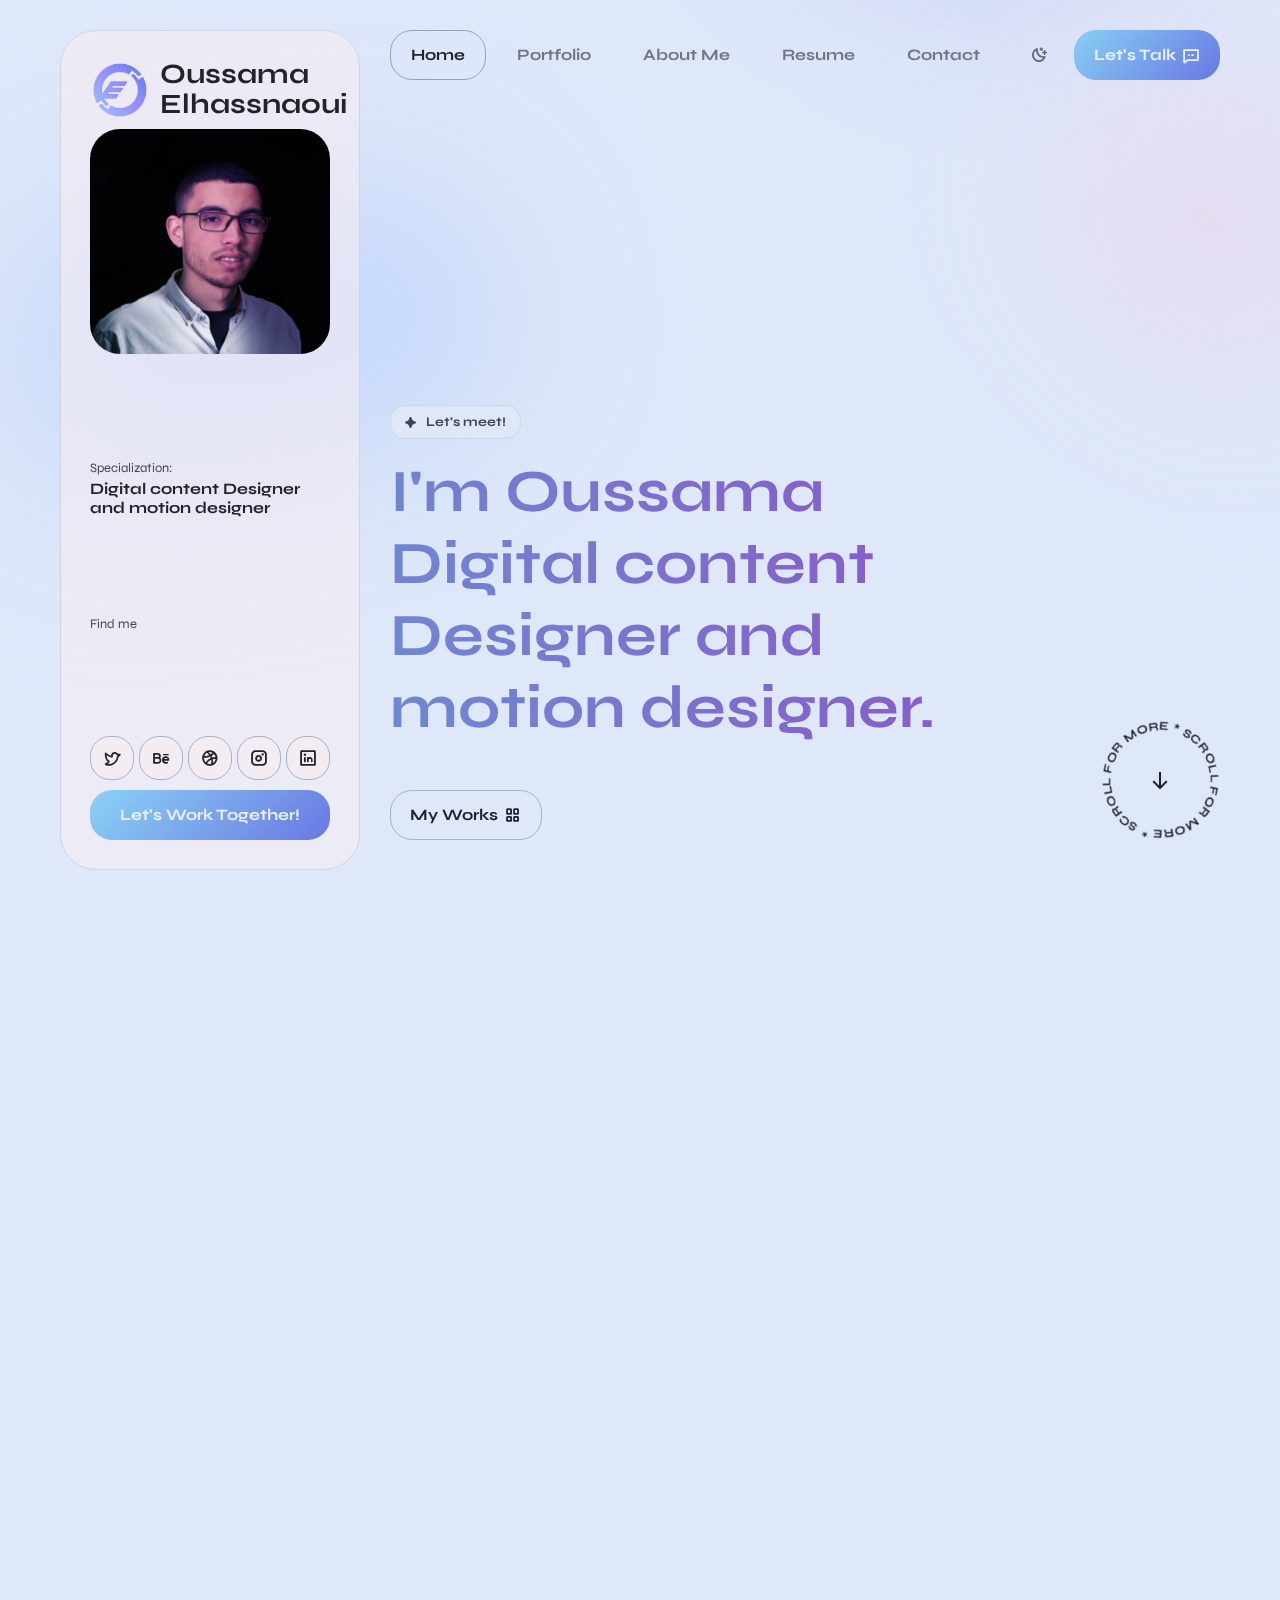
==== commit c858f08a: "Update index.html" ====
--- a/index.html
+++ b/index.html
@@ -422,7 +422,7 @@
                   <div class="video-container">
                     <iframe
                      class="rounded-[8px] lg:rounded-[15px]"
-                     src="https://player.vimeo.com/video/1000333432?autoplay=0&loop=0&muted=0&controls=1"
+                     src="https://player.vimeo.com/video/1001390118?autoplay=0&loop=0&muted=0&controls=1"
                      frameborder="0"
                      allow="autoplay; fullscreen; picture-in-picture; clipboard-write"
                      style="position:absolute;top:0;left:0;width:100%;height:100%;"
@@ -440,7 +440,7 @@
                   <div class="video-container">
                     <iframe
                      class="rounded-[8px] lg:rounded-[15px]"
-                     src="https://player.vimeo.com/video/1000326850?autoplay=0&loop=0&muted=0&controls=1"
+                     src="https://player.vimeo.com/video/1001403189?autoplay=0&loop=0&muted=0&controls=1"
                      frameborder="0"
                      allow="autoplay; fullscreen; picture-in-picture; clipboard-write"
                      style="position:absolute;top:0;left:0;width:100%;height:100%;"
@@ -453,7 +453,64 @@
                 <figure class="col-12 col-md-6 gallery__item grid-item animate-card-2" itemprop="associatedMedia" itemscope itemtype="http://schema.org/ImageObject">
                   <div class="video-container">
                   </figcaption>
-                </figure>  
+                </figure> 
+
+                <figure class="col-12 col-md-6 gallery__item grid-item animate-card-2" itemprop="associatedMedia" itemscope itemtype="http://schema.org/ImageObject">
+                  <div class="video-container">
+                    <iframe
+                     class="rounded-[8px] lg:rounded-[15px]"
+                     src="https://player.vimeo.com/video/1001403189?autoplay=0&loop=0&muted=0&controls=1"
+                     frameborder="0"
+                     allow="autoplay; fullscreen; picture-in-picture; clipboard-write"
+                     style="position:absolute;top:0;left:0;width:100%;height:100%;"
+                     title="LukeVSL_PLC"
+                     data-ready="true">
+                     
+                    </iframe>
+                  </div>
+                  <figcaption class="gallery__descr " itemprop="caption description">                    
+                <figure class="col-12 col-md-6 gallery__item grid-item animate-card-2" itemprop="associatedMedia" itemscope itemtype="http://schema.org/ImageObject">
+                  <div class="video-container">
+                  </figcaption>
+                </figure> 
+
+                <figure class="col-12 col-md-6 gallery__item grid-item animate-card-2" itemprop="associatedMedia" itemscope itemtype="http://schema.org/ImageObject">
+                  <div class="video-container">
+                    <iframe
+                     class="rounded-[8px] lg:rounded-[15px]"
+                     src="https://player.vimeo.com/video/1001403189?autoplay=0&loop=0&muted=0&controls=1"
+                     frameborder="0"
+                     allow="autoplay; fullscreen; picture-in-picture; clipboard-write"
+                     style="position:absolute;top:0;left:0;width:100%;height:100%;"
+                     title="LukeVSL_PLC"
+                     data-ready="true">
+                     
+                    </iframe>
+                  </div>
+                  <figcaption class="gallery__descr " itemprop="caption description">                    
+                <figure class="col-12 col-md-6 gallery__item grid-item animate-card-2" itemprop="associatedMedia" itemscope itemtype="http://schema.org/ImageObject">
+                  <div class="video-container">
+                  </figcaption>
+                </figure> 
+
+                <figure class="col-12 col-md-6 gallery__item grid-item animate-card-2" itemprop="associatedMedia" itemscope itemtype="http://schema.org/ImageObject">
+                  <div class="video-container">
+                    <iframe
+                     class="rounded-[8px] lg:rounded-[15px]"
+                     src="https://player.vimeo.com/video/1001389226?autoplay=0&loop=0&muted=0&controls=1"
+                     frameborder="0"
+                     allow="autoplay; fullscreen; picture-in-picture; clipboard-write"
+                     style="position:absolute;top:0;left:0;width:100%;height:100%;"
+                     title="LukeVSL_PLC"
+                     data-ready="true">
+                     
+                    </iframe>
+                  </div>
+                  <figcaption class="gallery__descr " itemprop="caption description">                    
+                <figure class="col-12 col-md-6 gallery__item grid-item animate-card-2" itemprop="associatedMedia" itemscope itemtype="http://schema.org/ImageObject">
+                  <div class="video-container">
+                  </figcaption>
+                </figure> 
                 <!-- Works Gallery Single Item End -->
     
               </div>
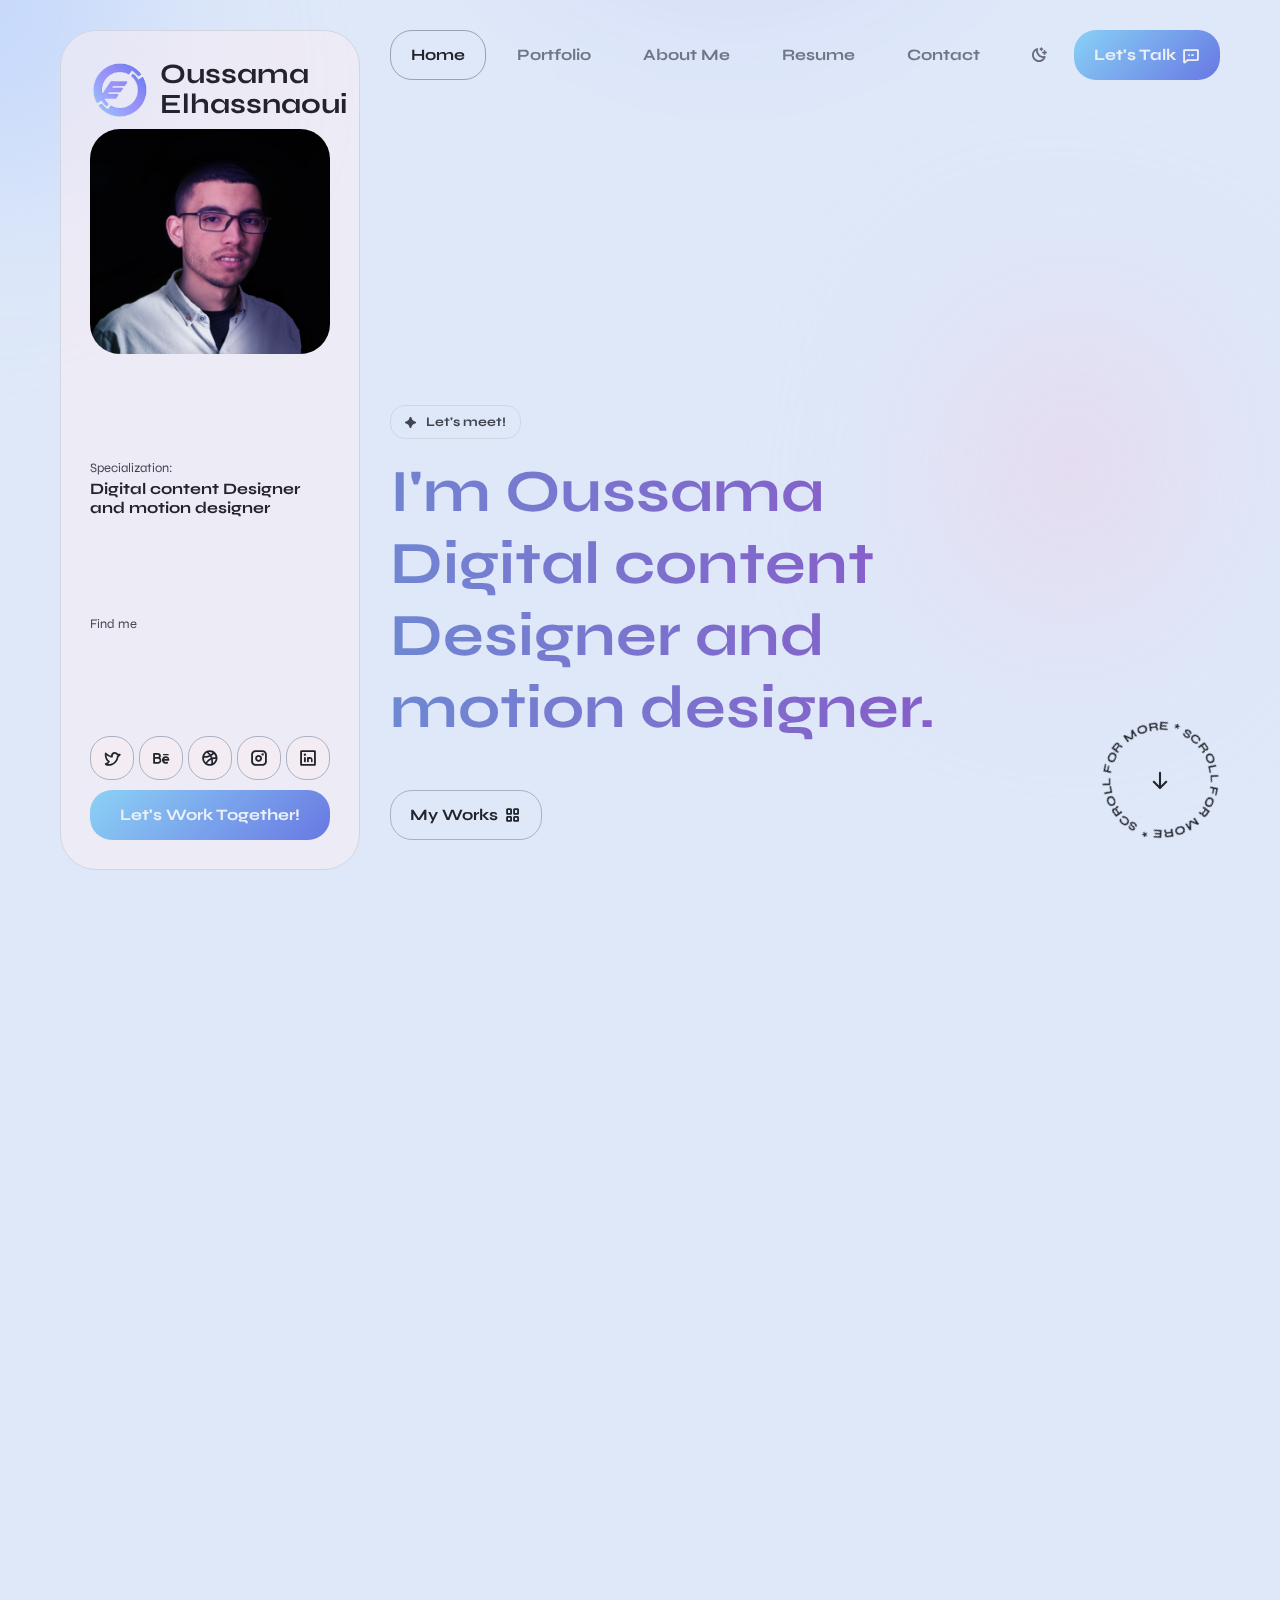
==== commit e58c9be0: "Update index.html" ====
--- a/index.html
+++ b/index.html
@@ -422,7 +422,45 @@
                   <div class="video-container">
                     <iframe
                      class="rounded-[8px] lg:rounded-[15px]"
-                     src="https://player.vimeo.com/video/1001390118?autoplay=0&loop=0&muted=0&controls=1"
+                     src="https://player.vimeo.com/video/1001403189?autoplay=0&loop=0&muted=0&controls=1"
+                     frameborder="0"
+                     allow="autoplay; fullscreen; picture-in-picture; clipboard-write"
+                     style="position:absolute;top:0;left:0;width:100%;height:100%;"
+                     title="LukeVSL_PLC"
+                     data-ready="true">
+                     
+                    </iframe>
+                  </div>
+                  <figcaption class="gallery__descr " itemprop="caption description">                    
+                <figure class="col-12 col-md-6 gallery__item grid-item animate-card-2" itemprop="associatedMedia" itemscope itemtype="http://schema.org/ImageObject">
+                  <div class="video-container">
+                  </figcaption>
+                </figure>
+
+                <figure class="col-12 col-md-6 gallery__item grid-item animate-card-2" itemprop="associatedMedia" itemscope itemtype="http://schema.org/ImageObject">
+                  <div class="video-container">
+                    <iframe
+                     class="rounded-[8px] lg:rounded-[15px]"
+                     src="https://player.vimeo.com/video/1000337387?autoplay=0&loop=0&muted=0&controls=1"
+                     frameborder="0"
+                     allow="autoplay; fullscreen; picture-in-picture; clipboard-write"
+                     style="position:absolute;top:0;left:0;width:100%;height:100%;"
+                     title="LukeVSL_PLC"
+                     data-ready="true">
+                     
+                    </iframe>
+                  </div>
+                  <figcaption class="gallery__descr " itemprop="caption description">                    
+                <figure class="col-12 col-md-6 gallery__item grid-item animate-card-2" itemprop="associatedMedia" itemscope itemtype="http://schema.org/ImageObject">
+                  <div class="video-container">
+                  </figcaption>
+                </figure>
+
+                <figure class="col-12 col-md-6 gallery__item grid-item animate-card-2" itemprop="associatedMedia" itemscope itemtype="http://schema.org/ImageObject">
+                  <div class="video-container">
+                    <iframe
+                     class="rounded-[8px] lg:rounded-[15px]"
+                     src="https://player.vimeo.com/video/1000333432?autoplay=0&loop=0&muted=0&controls=1"
                      frameborder="0"
                      allow="autoplay; fullscreen; picture-in-picture; clipboard-write"
                      style="position:absolute;top:0;left:0;width:100%;height:100%;"
@@ -459,7 +497,7 @@
                   <div class="video-container">
                     <iframe
                      class="rounded-[8px] lg:rounded-[15px]"
-                     src="https://player.vimeo.com/video/1001403189?autoplay=0&loop=0&muted=0&controls=1"
+                     src="https://player.vimeo.com/video/1001405593?autoplay=0&loop=0&muted=0&controls=1"
                      frameborder="0"
                      allow="autoplay; fullscreen; picture-in-picture; clipboard-write"
                      style="position:absolute;top:0;left:0;width:100%;height:100%;"
@@ -478,7 +516,7 @@
                   <div class="video-container">
                     <iframe
                      class="rounded-[8px] lg:rounded-[15px]"
-                     src="https://player.vimeo.com/video/1001403189?autoplay=0&loop=0&muted=0&controls=1"
+                     src="https://player.vimeo.com/video/1001390118?autoplay=0&loop=0&muted=0&controls=1"
                      frameborder="0"
                      allow="autoplay; fullscreen; picture-in-picture; clipboard-write"
                      style="position:absolute;top:0;left:0;width:100%;height:100%;"
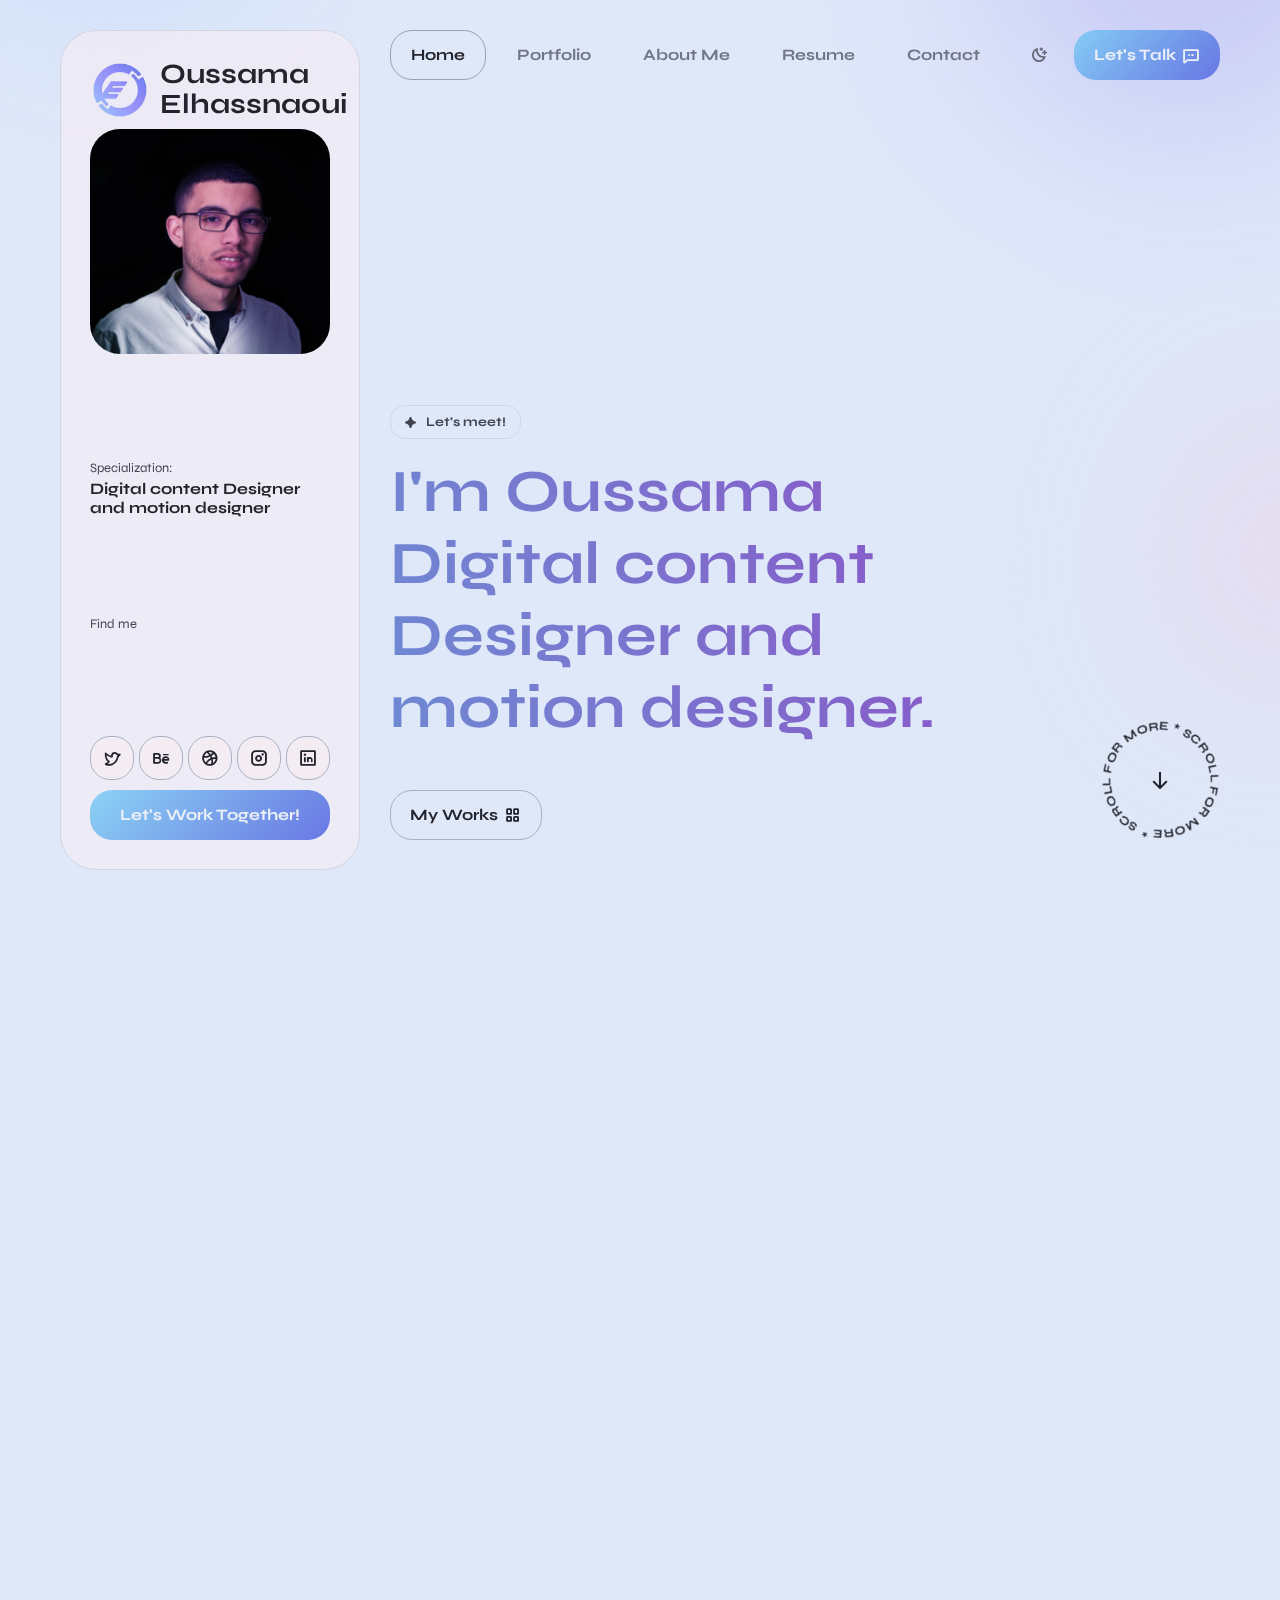
==== commit be103ac7: "Update index.html" ====
--- a/index.html
+++ b/index.html
@@ -473,12 +473,51 @@
                 <figure class="col-12 col-md-6 gallery__item grid-item animate-card-2" itemprop="associatedMedia" itemscope itemtype="http://schema.org/ImageObject">
                   <div class="video-container">
                   </figcaption>
-                </figure>
-                 <figure class="col-12 col-md-6 gallery__item grid-item animate-card-2" itemprop="associatedMedia" itemscope itemtype="http://schema.org/ImageObject">
+                </figure> 
+
+                <figure class="col-12 col-md-6 gallery__item grid-item animate-card-2" itemprop="associatedMedia" itemscope itemtype="http://schema.org/ImageObject">
                   <div class="video-container">
                     <iframe
                      class="rounded-[8px] lg:rounded-[15px]"
-                     src="https://player.vimeo.com/video/1001403189?autoplay=0&loop=0&muted=0&controls=1"
+                     src="https://player.vimeo.com/video/1001390118?autoplay=0&loop=0&muted=0&controls=1"
+                     frameborder="0"
+                     allow="autoplay; fullscreen; picture-in-picture; clipboard-write"
+                     style="position:absolute;top:0;left:0;width:100%;height:100%;"
+                     title="LukeVSL_PLC"
+                     data-ready="true">
+                     
+                    </iframe>
+                  </div>
+                  <figcaption class="gallery__descr " itemprop="caption description">                    
+                <figure class="col-12 col-md-6 gallery__item grid-item animate-card-2" itemprop="associatedMedia" itemscope itemtype="http://schema.org/ImageObject">
+                  <div class="video-container">
+                  </figcaption>
+                </figure> 
+
+                <figure class="col-12 col-md-6 gallery__item grid-item animate-card-2" itemprop="associatedMedia" itemscope itemtype="http://schema.org/ImageObject">
+                  <div class="video-container">
+                    <iframe
+                     class="rounded-[8px] lg:rounded-[15px]"
+                     src="https://player.vimeo.com/video/1001389226?autoplay=0&loop=0&muted=0&controls=1"
+                     frameborder="0"
+                     allow="autoplay; fullscreen; picture-in-picture; clipboard-write"
+                     style="position:absolute;top:0;left:0;width:100%;height:100%;"
+                     title="LukeVSL_PLC"
+                     data-ready="true">
+                     
+                    </iframe>
+                  </div>
+                  <figcaption class="gallery__descr " itemprop="caption description">                    
+                <figure class="col-12 col-md-6 gallery__item grid-item animate-card-2" itemprop="associatedMedia" itemscope itemtype="http://schema.org/ImageObject">
+                  <div class="video-container">
+                  </figcaption>
+                </figure> 
+
+                 <figure class="col-12 col-md-6 gallery__item grid-item animate-card-2" itemprop="associatedMedia" itemscope itemtype="http://schema.org/ImageObject">
+                  <div class="video-container">
+                    <iframe
+                     class="rounded-[8px] lg:rounded-[15px]"
+                     src="https://player.vimeo.com/video/1001408242?autoplay=0&loop=0&muted=0&controls=1"
                      frameborder="0"
                      allow="autoplay; fullscreen; picture-in-picture; clipboard-write"
                      style="position:absolute;top:0;left:0;width:100%;height:100%;"
@@ -510,45 +549,7 @@
                 <figure class="col-12 col-md-6 gallery__item grid-item animate-card-2" itemprop="associatedMedia" itemscope itemtype="http://schema.org/ImageObject">
                   <div class="video-container">
                   </figcaption>
-                </figure> 
-
-                <figure class="col-12 col-md-6 gallery__item grid-item animate-card-2" itemprop="associatedMedia" itemscope itemtype="http://schema.org/ImageObject">
-                  <div class="video-container">
-                    <iframe
-                     class="rounded-[8px] lg:rounded-[15px]"
-                     src="https://player.vimeo.com/video/1001390118?autoplay=0&loop=0&muted=0&controls=1"
-                     frameborder="0"
-                     allow="autoplay; fullscreen; picture-in-picture; clipboard-write"
-                     style="position:absolute;top:0;left:0;width:100%;height:100%;"
-                     title="LukeVSL_PLC"
-                     data-ready="true">
-                     
-                    </iframe>
-                  </div>
-                  <figcaption class="gallery__descr " itemprop="caption description">                    
-                <figure class="col-12 col-md-6 gallery__item grid-item animate-card-2" itemprop="associatedMedia" itemscope itemtype="http://schema.org/ImageObject">
-                  <div class="video-container">
-                  </figcaption>
-                </figure> 
-
-                <figure class="col-12 col-md-6 gallery__item grid-item animate-card-2" itemprop="associatedMedia" itemscope itemtype="http://schema.org/ImageObject">
-                  <div class="video-container">
-                    <iframe
-                     class="rounded-[8px] lg:rounded-[15px]"
-                     src="https://player.vimeo.com/video/1001389226?autoplay=0&loop=0&muted=0&controls=1"
-                     frameborder="0"
-                     allow="autoplay; fullscreen; picture-in-picture; clipboard-write"
-                     style="position:absolute;top:0;left:0;width:100%;height:100%;"
-                     title="LukeVSL_PLC"
-                     data-ready="true">
-                     
-                    </iframe>
-                  </div>
-                  <figcaption class="gallery__descr " itemprop="caption description">                    
-                <figure class="col-12 col-md-6 gallery__item grid-item animate-card-2" itemprop="associatedMedia" itemscope itemtype="http://schema.org/ImageObject">
-                  <div class="video-container">
-                  </figcaption>
-                </figure> 
+                </figure>
                 <!-- Works Gallery Single Item End -->
     
               </div>
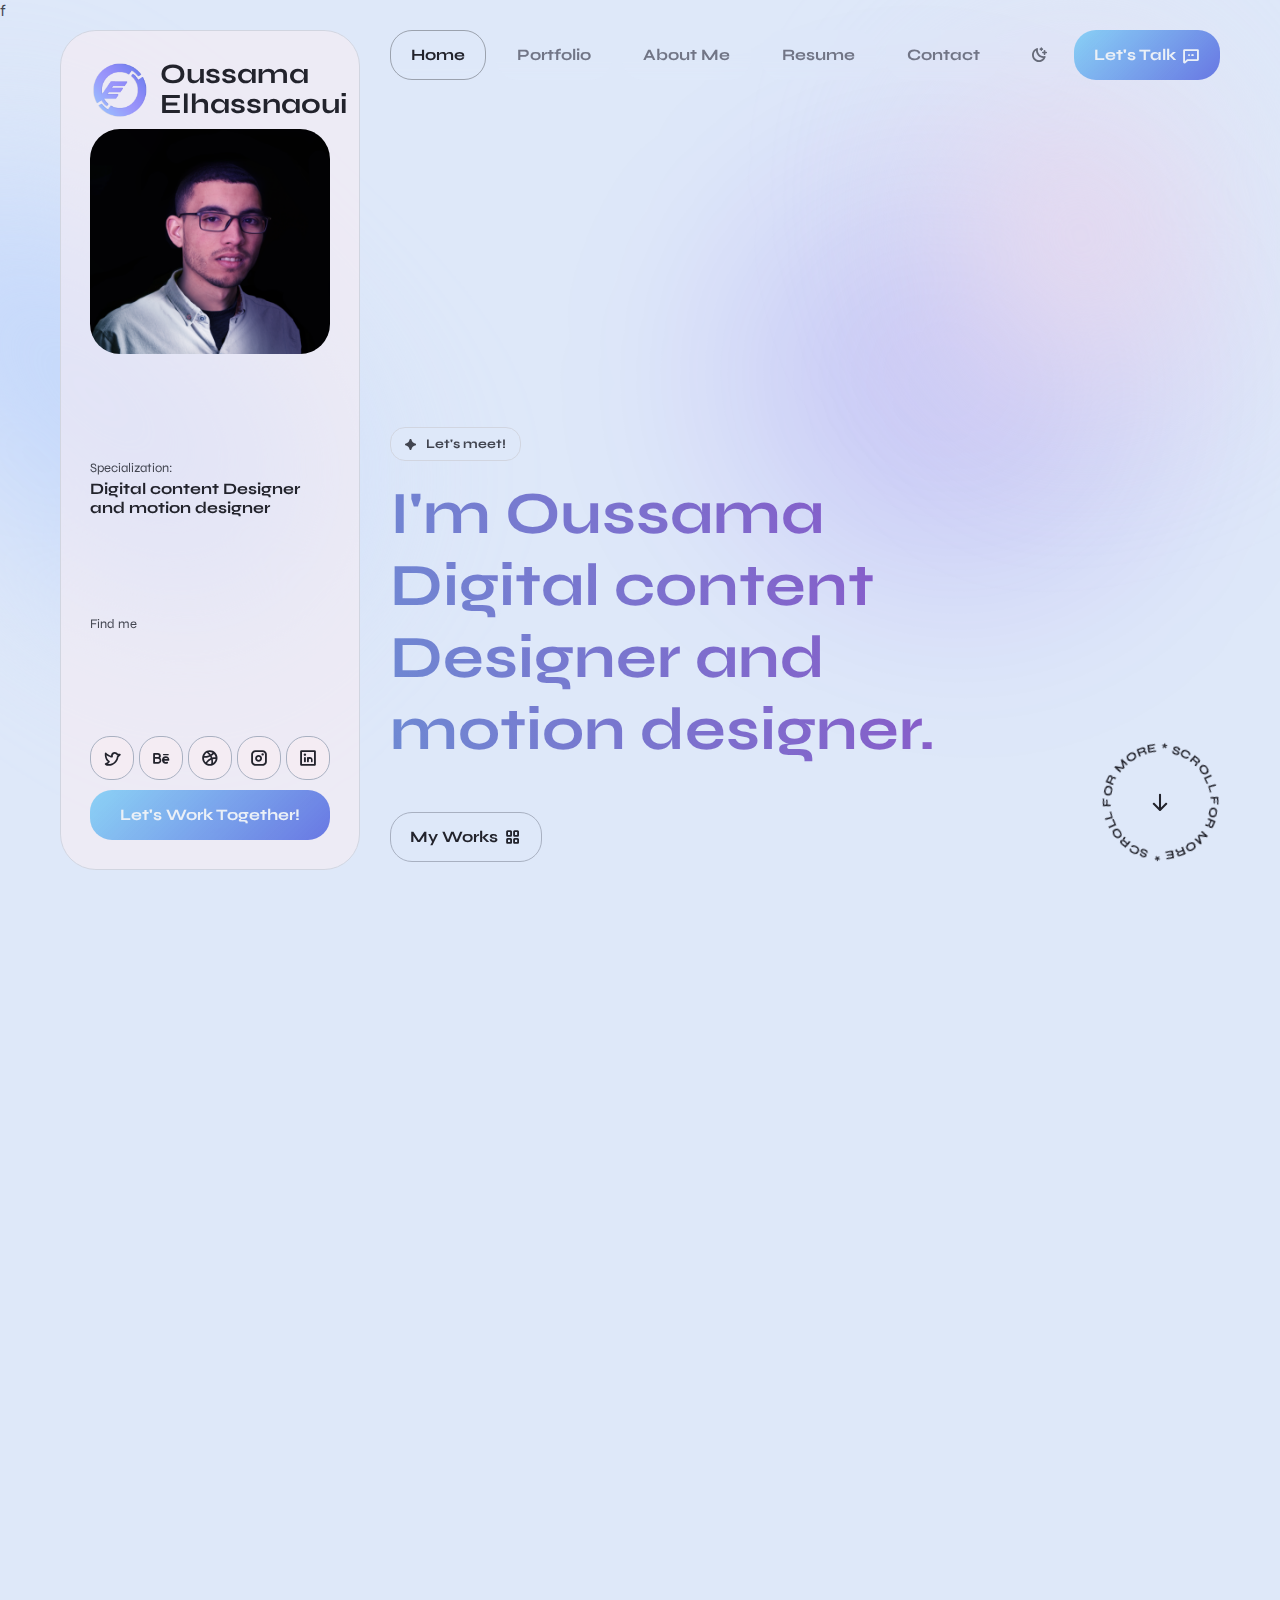
==== commit bf39d7e6: "Update index.html" ====
--- a/index.html
+++ b/index.html
@@ -1,4 +1,4 @@
-<!DOCTYPE html>
+f<!DOCTYPE html>
 <html lang="en" dir="ltr">
 
   <head>
@@ -299,7 +299,7 @@
                   <div class="video-container">
                     <iframe
                      class="rounded-[8px] lg:rounded-[15px]"
-                     src="https://player.vimeo.com/video/950414378?autoplay=1&loop=1&muted=0&controls=1"
+                     src="https://player.vimeo.com/video/1042164372?autoplay=1&loop=1&muted=0&controls=1"
                      frameborder="0"
                      allow="autoplay; fullscreen; picture-in-picture; clipboard-write"
                      style="position:absolute;top:0;left:0;width:100%;height:100%;"
@@ -316,7 +316,7 @@
                   <div class="video-container">
                     <iframe
                      class="rounded-[8px] lg:rounded-[15px]"
-                     src="https://player.vimeo.com/video/950413325?autoplay=0&loop=1&muted=0&controls=1"
+                     src="https://player.vimeo.com/video/1001403189?autoplay=0&loop=1&muted=0&controls=1"
                      frameborder="0"
                      allow="autoplay; fullscreen; picture-in-picture; clipboard-write"
                      style="position:absolute;top:0;left:0;width:100%;height:100%;"
@@ -422,7 +422,7 @@
                   <div class="video-container">
                     <iframe
                      class="rounded-[8px] lg:rounded-[15px]"
-                     src="https://player.vimeo.com/video/1001403189?autoplay=0&loop=0&muted=0&controls=1"
+                     src="https://player.vimeo.com/video/950413325?autoplay=0&loop=0&muted=0&controls=1"
                      frameborder="0"
                      allow="autoplay; fullscreen; picture-in-picture; clipboard-write"
                      style="position:absolute;top:0;left:0;width:100%;height:100%;"
@@ -517,7 +517,7 @@
                   <div class="video-container">
                     <iframe
                      class="rounded-[8px] lg:rounded-[15px]"
-                     src="https://player.vimeo.com/video/1001408242?autoplay=0&loop=0&muted=0&controls=1"
+                     src="https://player.vimeo.com/video/950410731?autoplay=0&loop=0&muted=0&controls=1"
                      frameborder="0"
                      allow="autoplay; fullscreen; picture-in-picture; clipboard-write"
                      style="position:absolute;top:0;left:0;width:100%;height:100%;"
@@ -536,7 +536,7 @@
                   <div class="video-container">
                     <iframe
                      class="rounded-[8px] lg:rounded-[15px]"
-                     src="https://player.vimeo.com/video/1001405593?autoplay=0&loop=0&muted=0&controls=1"
+                     src="https://player.vimeo.com/video/950414378?autoplay=0&loop=0&muted=0&controls=1"
                      frameborder="0"
                      allow="autoplay; fullscreen; picture-in-picture; clipboard-write"
                      style="position:absolute;top:0;left:0;width:100%;height:100%;"
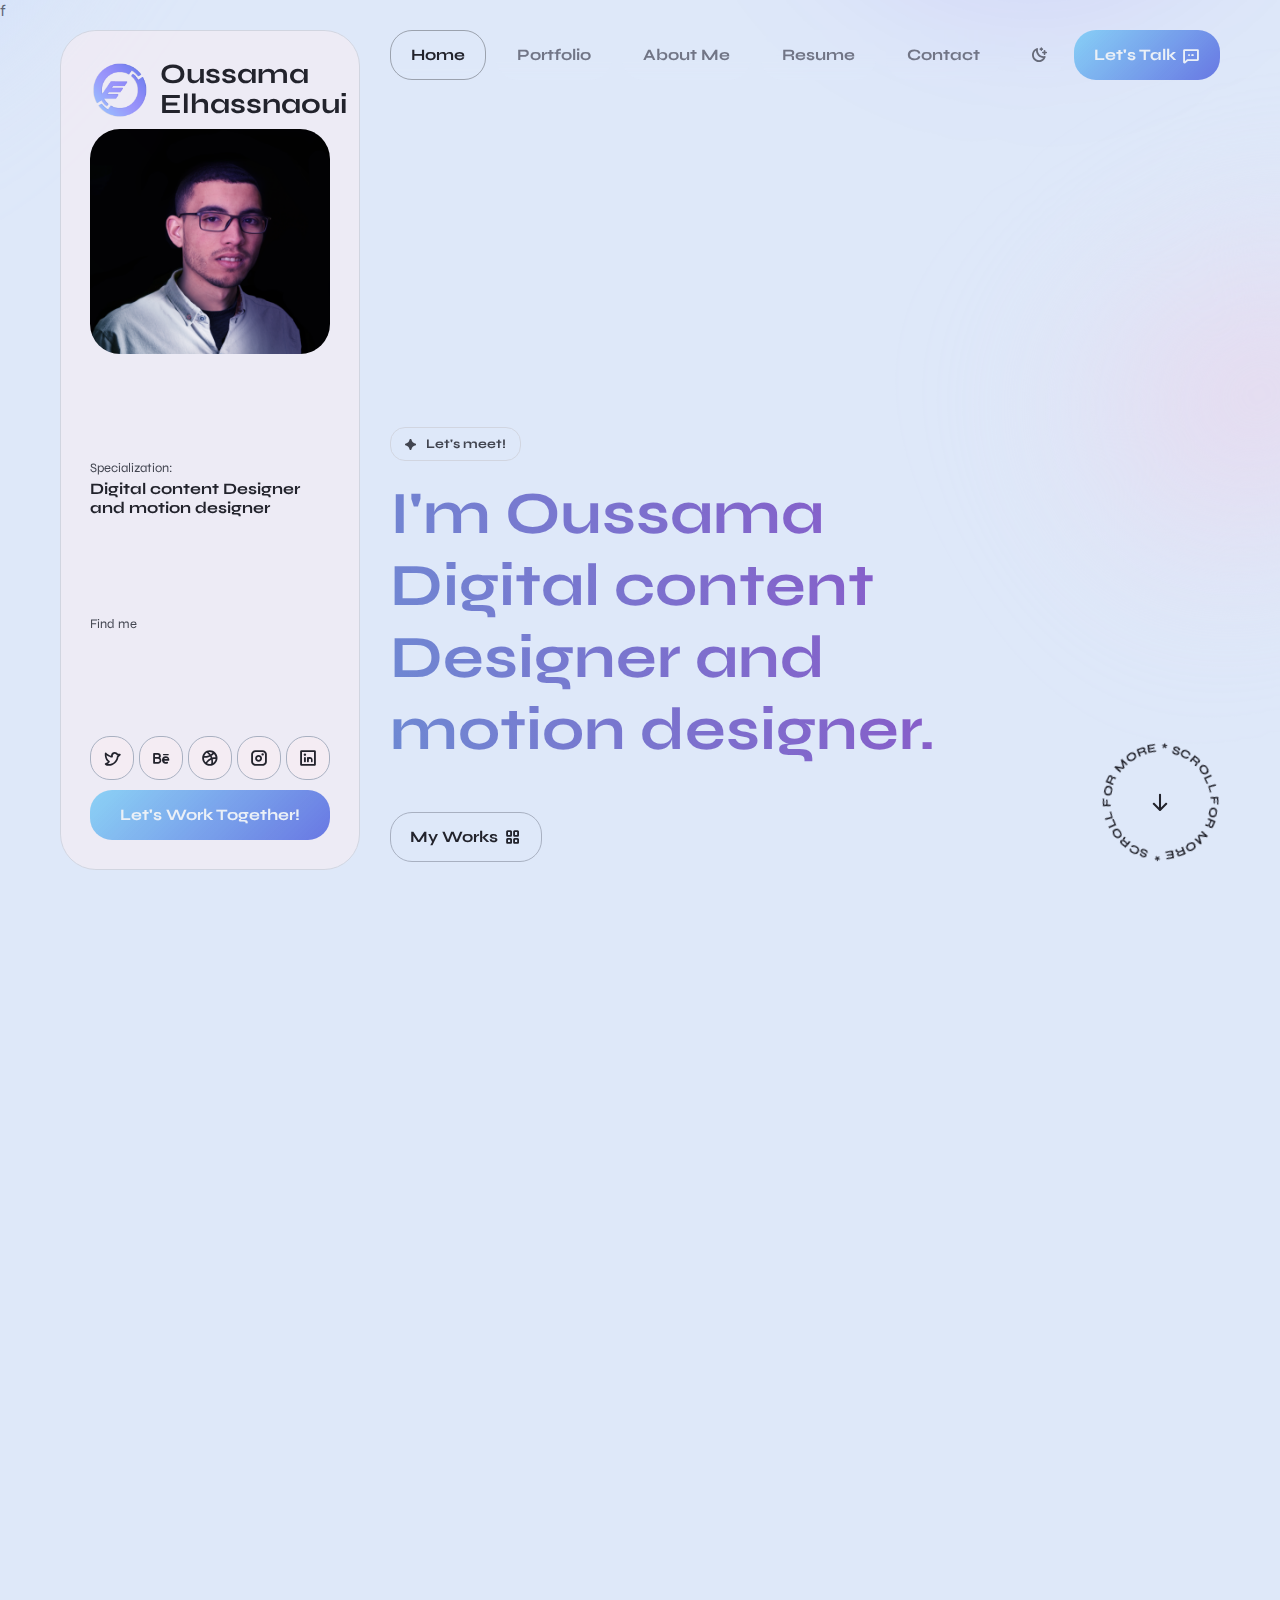
==== commit 2657b513: "Update index.html" ====
--- a/index.html
+++ b/index.html
@@ -517,7 +517,7 @@
                   <div class="video-container">
                     <iframe
                      class="rounded-[8px] lg:rounded-[15px]"
-                     src="https://player.vimeo.com/video/950410731?autoplay=0&loop=0&muted=0&controls=1"
+                     src="https://player.vimeo.com/video/1001578452?autoplay=0&loop=0&muted=0&controls=1"
                      frameborder="0"
                      allow="autoplay; fullscreen; picture-in-picture; clipboard-write"
                      style="position:absolute;top:0;left:0;width:100%;height:100%;"
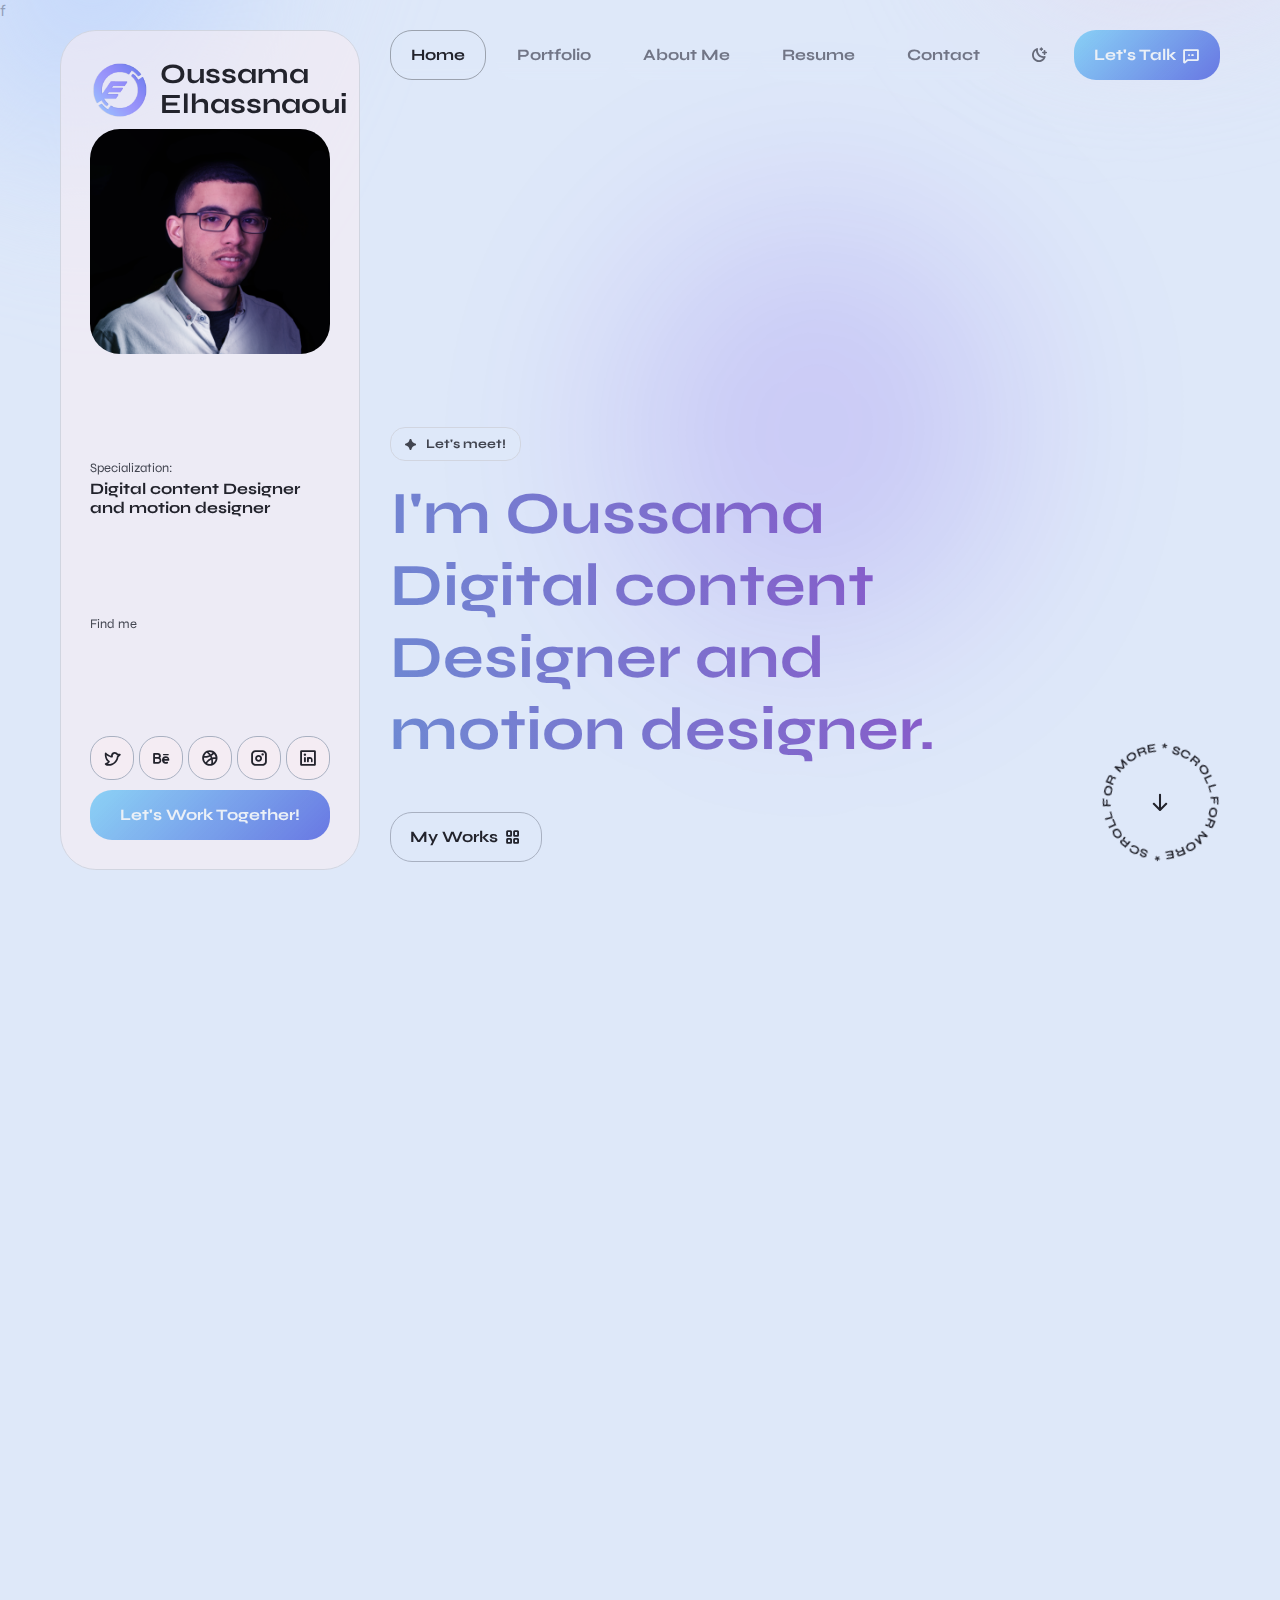
==== commit 0d92bb5e: "Update index.html" ====
--- a/index.html
+++ b/index.html
@@ -682,7 +682,7 @@
                       <p class="small cards__text animate-in-up">I have more than a year work as a motion designer freelancer.</p>
                     </div>
                     <div class="cards__image d-flex animate-in-up">
-                      <img src="https://oussamaelhassnaoui.github.io/motion-design-portfolio/assets/images/experience.jpg" alt="Service/Feature Image">
+                      <img src="img\motion11.jpg" alt="Service/Feature Image">
                     </div>
                   </div>
                 </div>
@@ -700,7 +700,7 @@
                       </p>
                     </div>
                     <div class="cards__image d-flex animate-in-up">
-                      <img src="https://oussamaelhassnaoui.github.io/motion-design-portfolio/assets/images/projects.png" alt="Service/Feature Image">
+                      <img src="img\design11.png" alt="Service/Feature Image">
                     </div>
                   </div>
                 </div>
@@ -718,7 +718,7 @@
                       </p>
                     </div>
                     <div class="cards__image d-flex">
-                      <img src="https://oussamaelhassnaoui.github.io/motion-design-portfolio/assets/images/courses.jpg" alt="Service/Feature Image">
+                      <img src="img\videoediting.jpg" alt="Service/Feature Image">
                     </div>
                   </div>
                 </div>
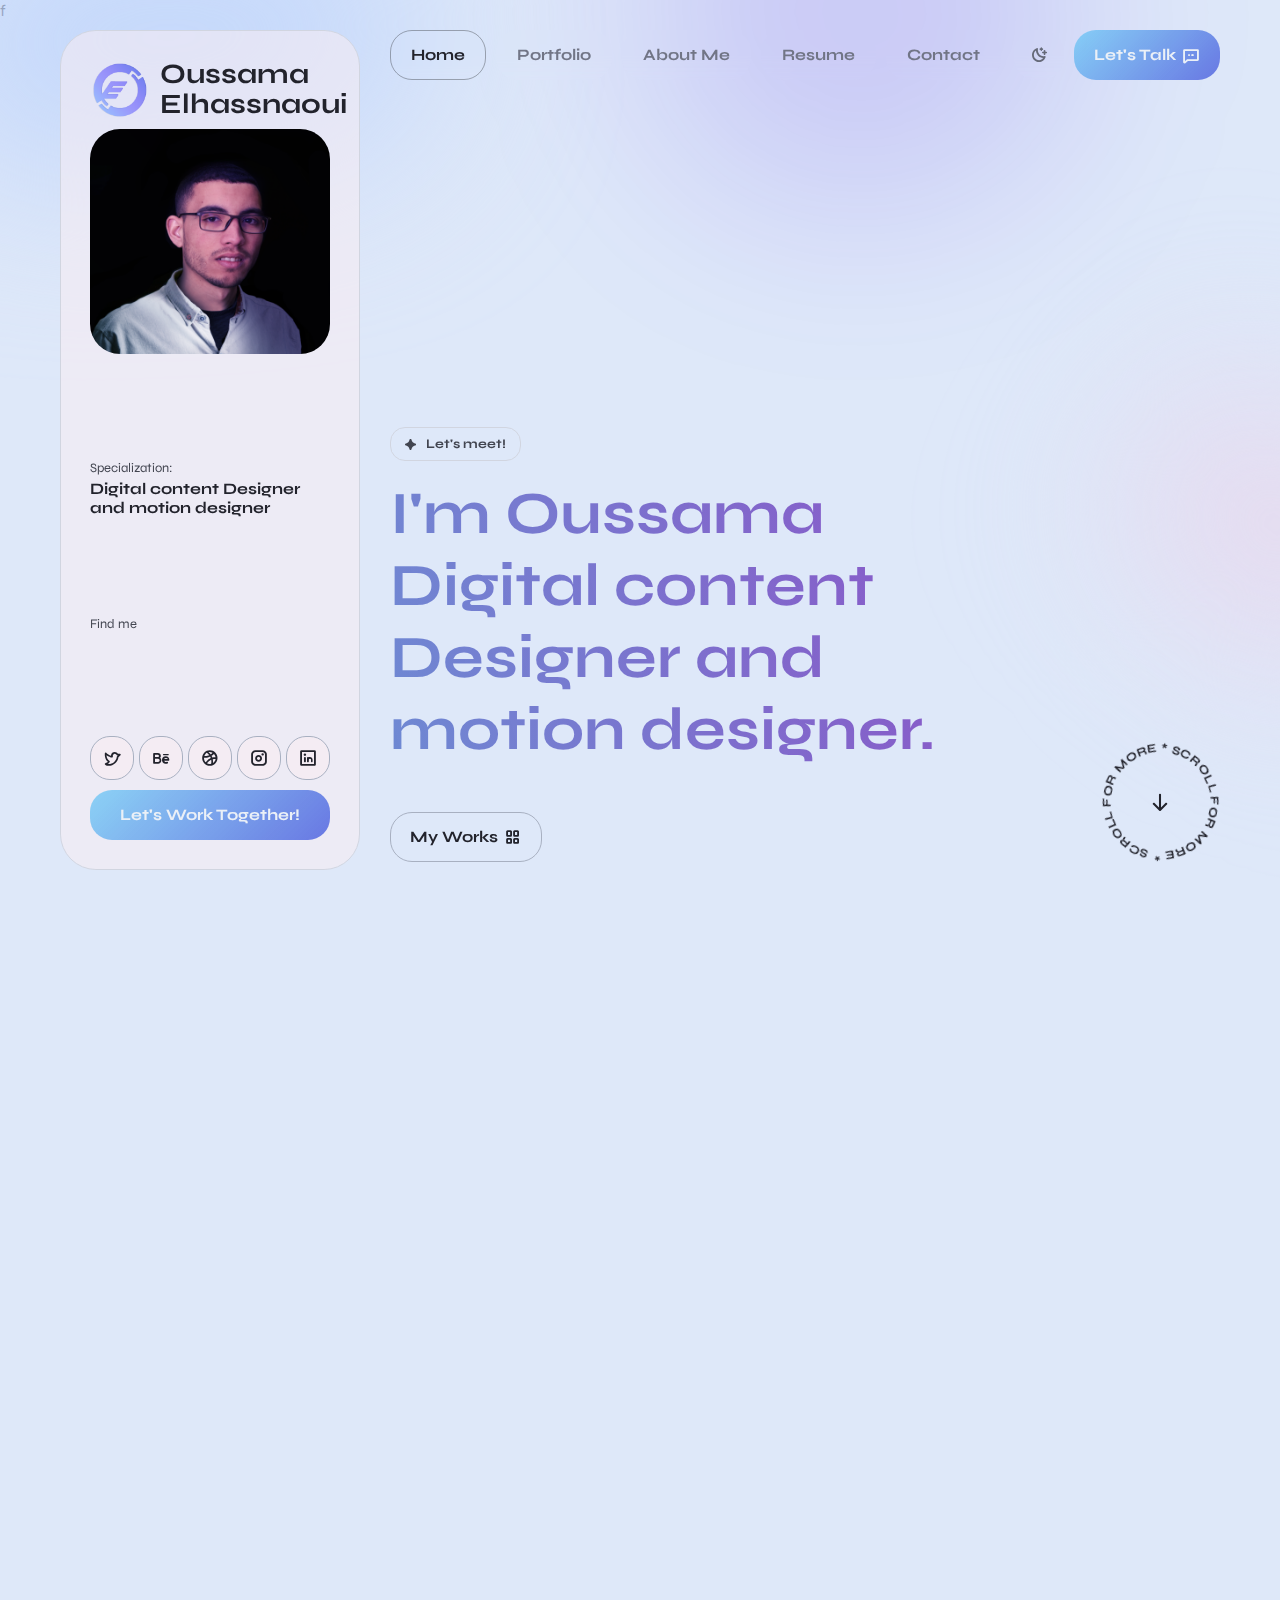
==== commit 31735f51: "Update index.html" ====
--- a/index.html
+++ b/index.html
@@ -682,7 +682,7 @@
                       <p class="small cards__text animate-in-up">I have more than a year work as a motion designer freelancer.</p>
                     </div>
                     <div class="cards__image d-flex animate-in-up">
-                      <img src="img\motion11.jpg" alt="Service/Feature Image">
+                      <img src="img\motion.jpg" alt="Service/Feature Image">
                     </div>
                   </div>
                 </div>
@@ -700,7 +700,7 @@
                       </p>
                     </div>
                     <div class="cards__image d-flex animate-in-up">
-                      <img src="img\design11.png" alt="Service/Feature Image">
+                      <img src="img\design.png" alt="Service/Feature Image">
                     </div>
                   </div>
                 </div>
@@ -1052,7 +1052,7 @@
                     <div class="testimonials-card animate-in-up">
                       <div class="testimonials-card__tauthor d-flex animate-in-up">
                         <div class="tauthor__avatar">
-                          <img src="https://pbs.twimg.com/profile_images/1696302766212415488/NQyK0QiZ_400x400.png" alt="Review Author">
+                          <img src="https://pbs.twimg.com/profile_images/1830110908464467969/6T444A3a_400x400.jpg" alt="Review Author">
                         </div>
                         <div class="tauthor__info d-flex flex-column justify-content-center">
                           <p class="tauthor__name">ᴘʜᴀꜱᴇ 101</p>
@@ -1083,7 +1083,7 @@
                     <div class="testimonials-card  animate-in-up">
                       <div class="testimonials-card__tauthor d-flex  animate-in-up">
                         <div class="tauthor__avatar">
-                          <img src="https://pbs.twimg.com/profile_images/1745367026477285376/6fi14_Wf_400x400.jpg" alt="Review Author">
+                          <img src="https://pbs.twimg.com/profile_images/1638698903867383816/g3HOdy9J_400x400.png" alt="Review Author">
                         </div>
                         <div class="tauthor__info d-flex flex-column justify-content-center">
                           <p class="tauthor__name">Bonfida</p>
